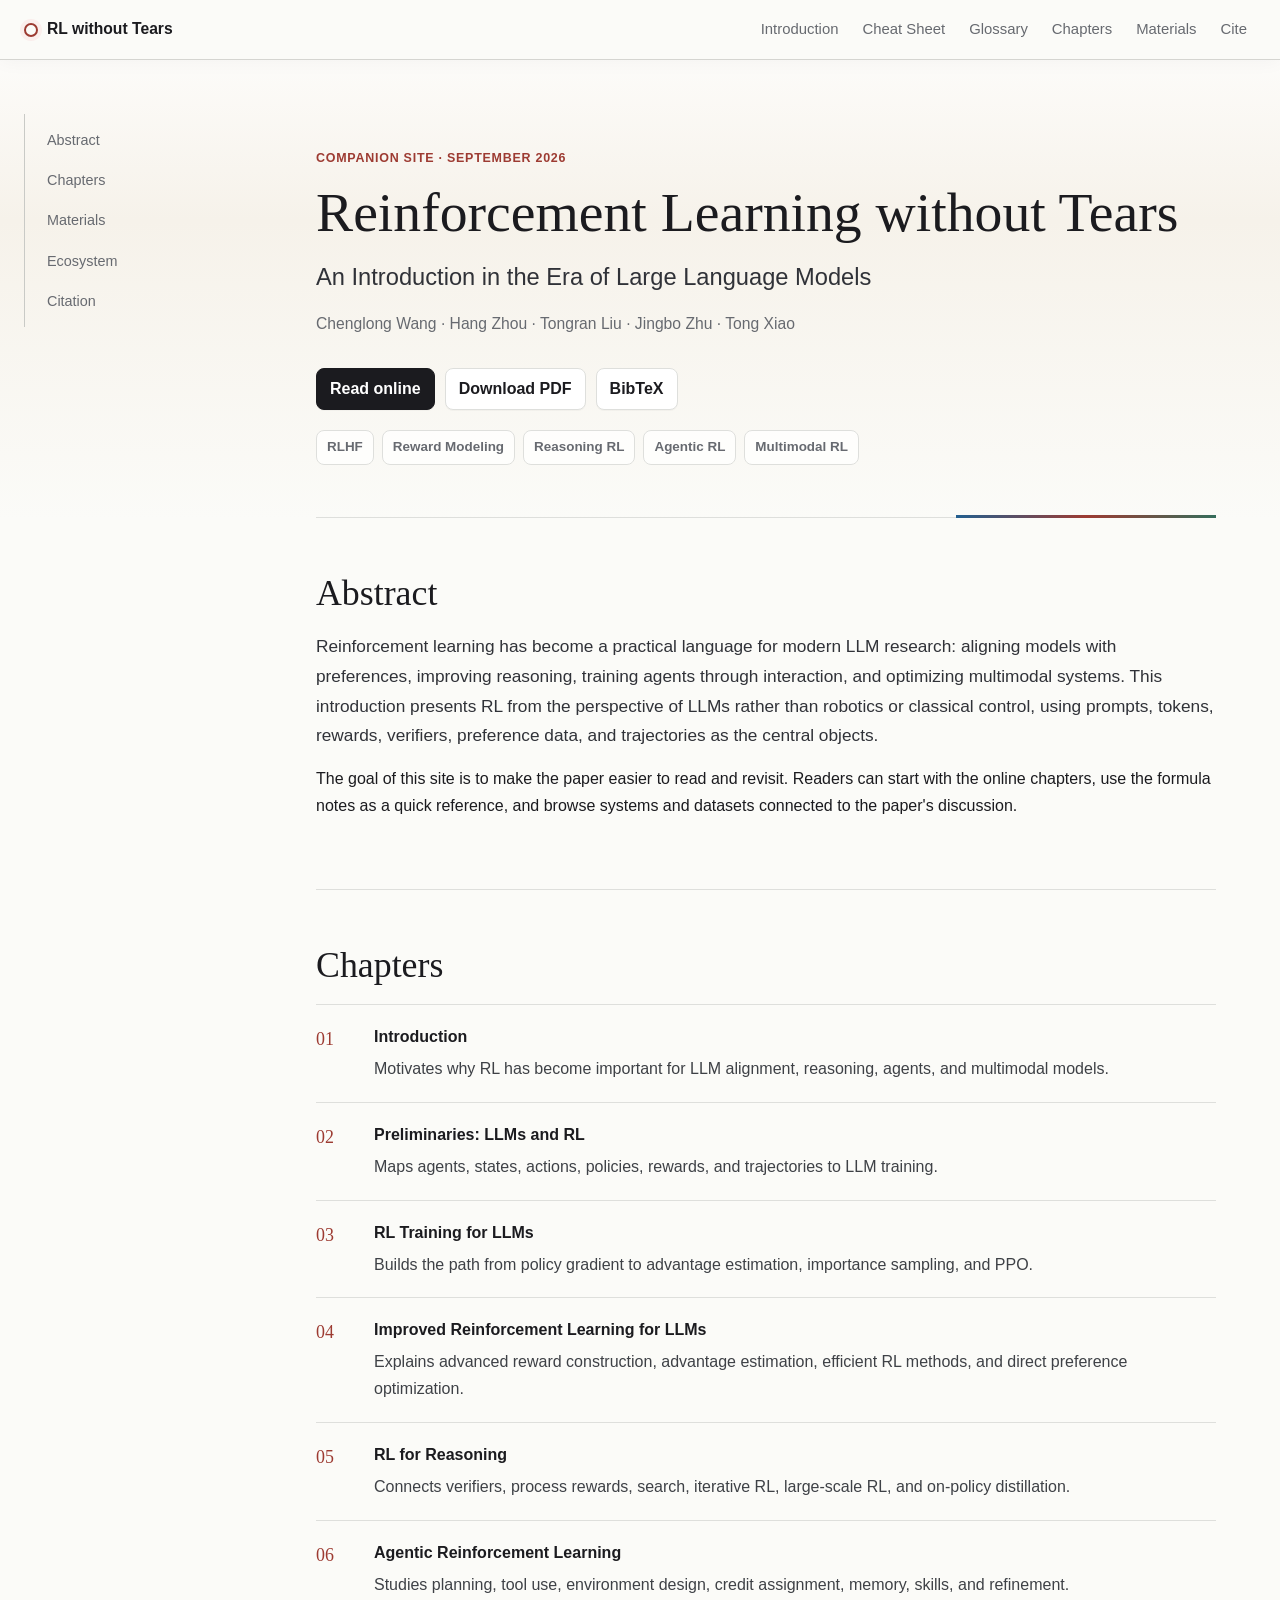
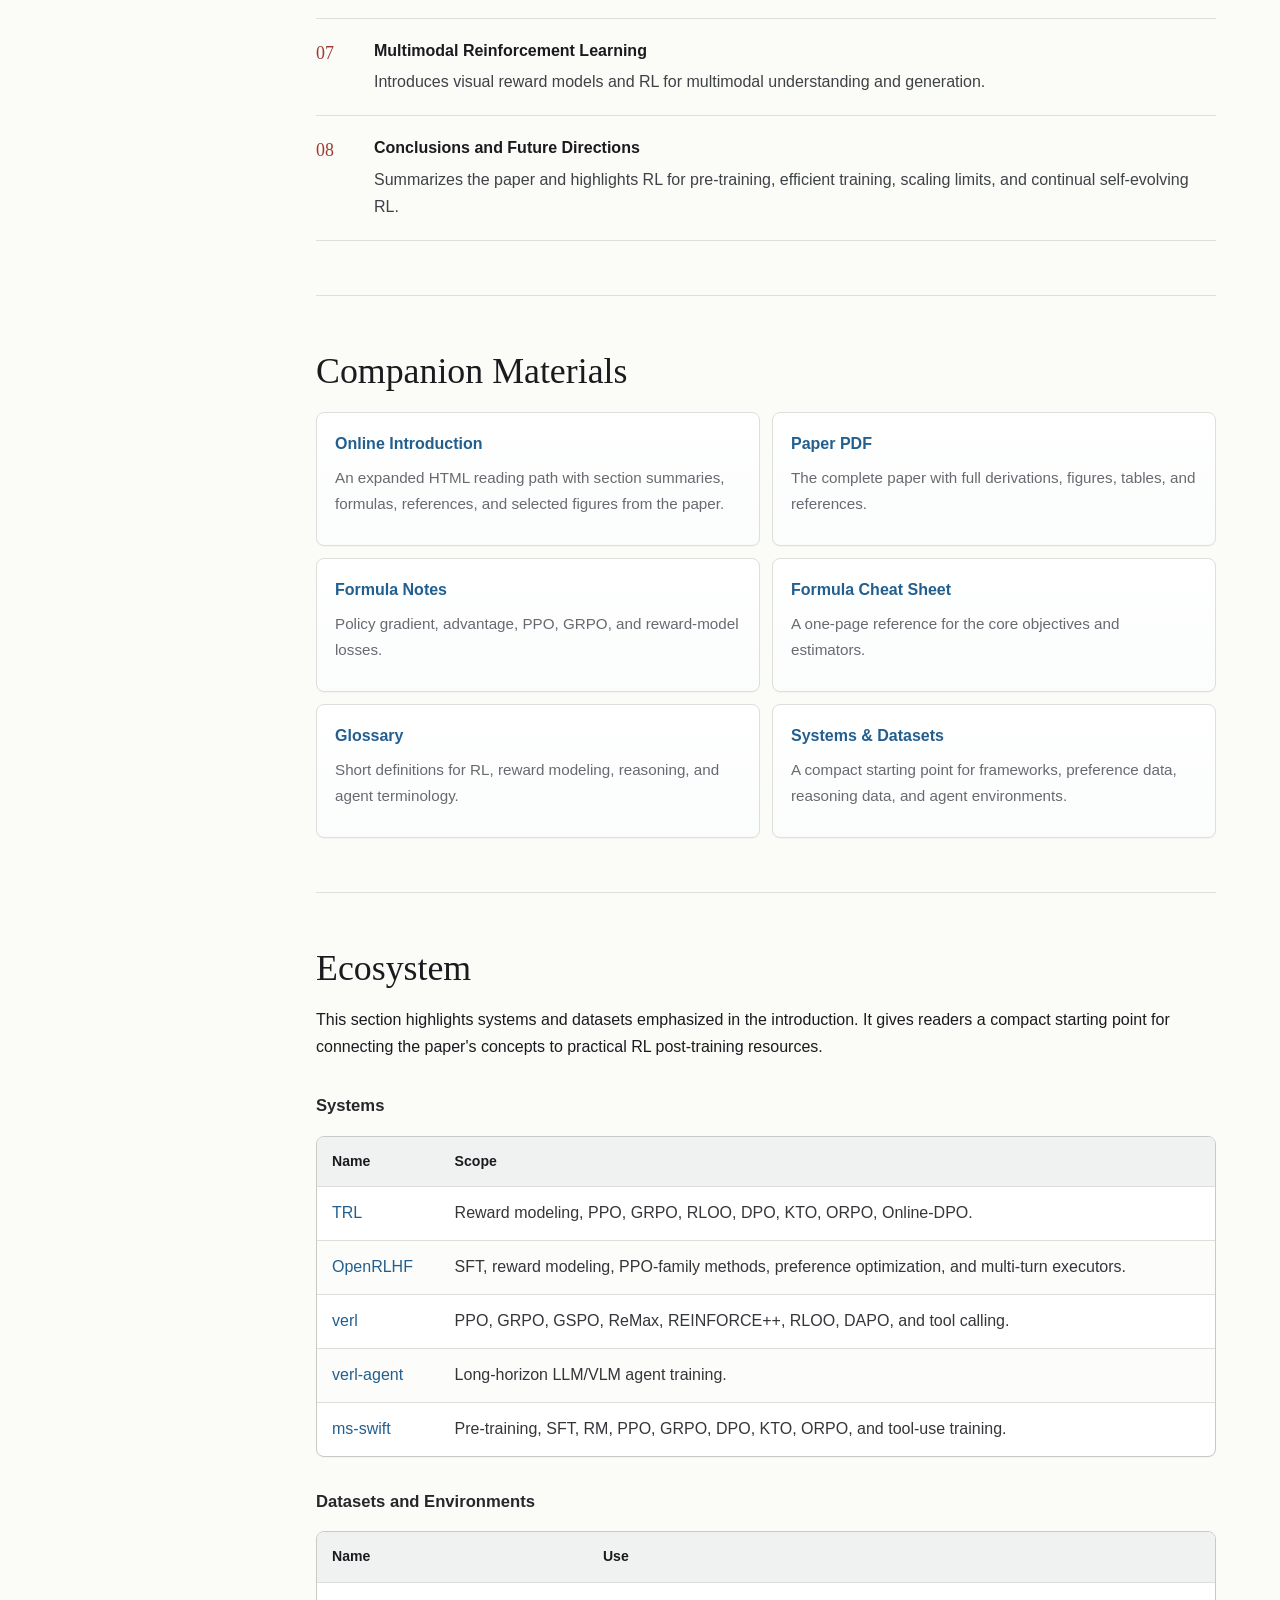
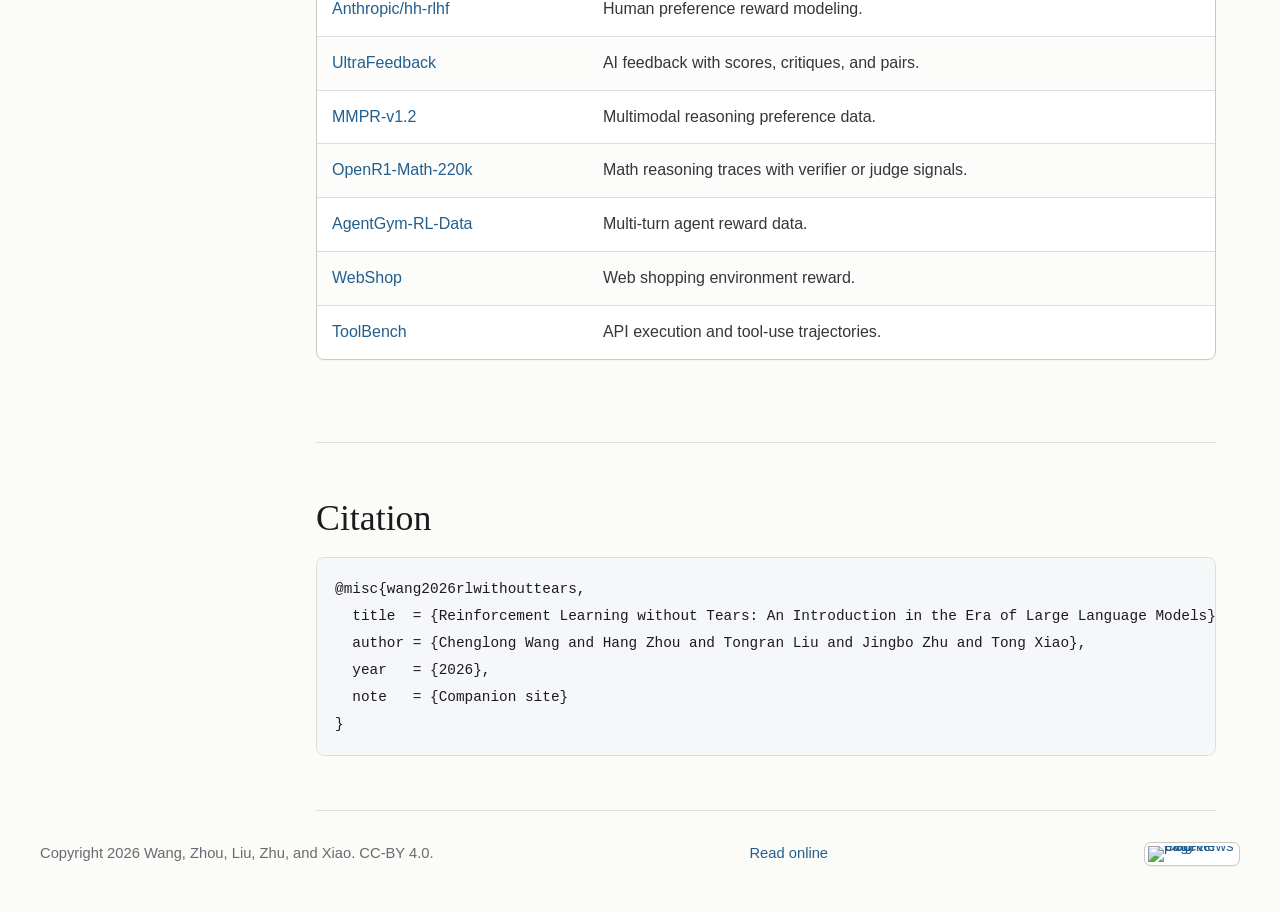
==== index.html @ 79946c73 "Add website favicon" ====
<!doctype html>
<html lang="en">
  <head>
    <meta charset="utf-8">
    <meta name="viewport" content="width=device-width, initial-scale=1">
    <meta
      name="description"
      content="Reinforcement Learning without Tears: an introduction to reinforcement learning in the era of large language models."
    >
    <title>RL without Tears</title>
    <link rel="icon" type="image/png" sizes="32x32" href="assets/favicon/favicon-32.png">
    <link rel="apple-touch-icon" sizes="180x180" href="assets/favicon/apple-touch-icon.png">
    <link rel="stylesheet" href="styles.css">
  </head>
  <body>
    <header class="topbar">
      <a class="brand" href="index.html">RL without Tears</a>
      <nav class="topnav" aria-label="Primary navigation">
        <a href="reader.html">Introduction</a>
        <a href="cheatsheet.html">Cheat Sheet</a>
        <a href="glossary.html">Glossary</a>
        <a href="#chapters">Chapters</a>
        <a href="#materials">Materials</a>
        <a href="#cite">Cite</a>
      </nav>
    </header>

    <main class="layout">
      <aside class="sidebar" aria-label="Page navigation">
        <nav>
          <a href="#abstract">Abstract</a>
          <a href="#chapters">Chapters</a>
          <a href="#materials">Materials</a>
          <a href="#ecosystem">Ecosystem</a>
          <a href="#cite">Citation</a>
        </nav>
      </aside>

      <article class="content">
        <section class="book-hero">
          <p class="kicker">Companion site &middot; September 2026</p>
          <h1>Reinforcement Learning without Tears</h1>
          <p class="subtitle">An Introduction in the Era of Large Language Models</p>
          <p class="authors">Chenglong Wang &middot; Hang Zhou &middot; Tongran Liu &middot; Jingbo Zhu &middot; Tong Xiao</p>
          <div class="action-row" aria-label="Main links">
            <a href="reader.html">Read online</a>
            <a href="assets/rl-without-tears.pdf">Download PDF</a>
            <a href="#cite">BibTeX</a>
          </div>
          <div class="topic-pills" aria-label="Covered topics">
            <span>RLHF</span>
            <span>Reward Modeling</span>
            <span>Reasoning RL</span>
            <span>Agentic RL</span>
            <span>Multimodal RL</span>
          </div>
        </section>

        <section class="block" id="abstract">
          <h2>Abstract</h2>
          <p class="lead">
            Reinforcement learning has become a practical language for modern LLM research: aligning models with
            preferences, improving reasoning, training agents through interaction, and optimizing multimodal
            systems. This introduction presents RL from the perspective of LLMs rather than robotics or classical
            control, using prompts, tokens, rewards, verifiers, preference data, and trajectories as the central
            objects.
          </p>
          <p>
            The goal of this site is to make the paper easier to read and revisit. Readers can start with the
            online chapters, use the formula notes as a quick reference, and browse systems and datasets connected
            to the paper's discussion.
          </p>
        </section>

        <section class="block" id="chapters">
          <h2>Chapters</h2>
          <ol class="chapter-list">
            <li>
              <a href="reader.html#introduction">Introduction</a>
              <p>Motivates why RL has become important for LLM alignment, reasoning, agents, and multimodal models.</p>
            </li>
            <li>
              <a href="reader.html#preliminaries">Preliminaries: LLMs and RL</a>
              <p>Maps agents, states, actions, policies, rewards, and trajectories to LLM training.</p>
            </li>
            <li>
              <a href="reader.html#rl-training">RL Training for LLMs</a>
              <p>Builds the path from policy gradient to advantage estimation, importance sampling, and PPO.</p>
            </li>
            <li>
              <a href="reader.html#improved-rl">Improved Reinforcement Learning for LLMs</a>
              <p>Explains advanced reward construction, advantage estimation, efficient RL methods, and direct preference optimization.</p>
            </li>
            <li>
              <a href="reader.html#reasoning">RL for Reasoning</a>
              <p>Connects verifiers, process rewards, search, iterative RL, large-scale RL, and on-policy distillation.</p>
            </li>
            <li>
              <a href="reader.html#agents">Agentic Reinforcement Learning</a>
              <p>Studies planning, tool use, environment design, credit assignment, memory, skills, and refinement.</p>
            </li>
            <li>
              <a href="reader.html#multimodal">Multimodal Reinforcement Learning</a>
              <p>Introduces visual reward models and RL for multimodal understanding and generation.</p>
            </li>
            <li>
              <a href="reader.html#conclusion">Conclusions and Future Directions</a>
              <p>Summarizes the paper and highlights RL for pre-training, efficient training, scaling limits, and continual self-evolving RL.</p>
            </li>
          </ol>
        </section>

        <section class="block" id="materials">
          <h2>Companion Materials</h2>
          <div class="material-grid">
            <a class="material" href="reader.html">
              <span>Online Introduction</span>
              <p>An expanded HTML reading path with section summaries, formulas, references, and selected figures from the paper.</p>
            </a>
            <a class="material" href="assets/rl-without-tears.pdf">
              <span>Paper PDF</span>
              <p>The complete paper with full derivations, figures, tables, and references.</p>
            </a>
            <a class="material" href="reader.html#rl-training">
              <span>Formula Notes</span>
              <p>Policy gradient, advantage, PPO, GRPO, and reward-model losses.</p>
            </a>
            <a class="material" href="cheatsheet.html">
              <span>Formula Cheat Sheet</span>
              <p>A one-page reference for the core objectives and estimators.</p>
            </a>
            <a class="material" href="glossary.html">
              <span>Glossary</span>
              <p>Short definitions for RL, reward modeling, reasoning, and agent terminology.</p>
            </a>
            <a class="material" href="#ecosystem">
              <span>Systems & Datasets</span>
              <p>A compact starting point for frameworks, preference data, reasoning data, and agent environments.</p>
            </a>
          </div>
        </section>

        <section class="block" id="ecosystem">
          <h2>Ecosystem</h2>
          <p>
            This section highlights systems and datasets emphasized in the introduction. It gives readers a compact
            starting point for connecting the paper's concepts to practical RL post-training resources.
          </p>

          <h3>Systems</h3>
          <table>
            <thead>
              <tr>
                <th>Name</th>
                <th>Scope</th>
              </tr>
            </thead>
            <tbody>
              <tr><td><a href="https://github.com/huggingface/trl">TRL</a></td><td>Reward modeling, PPO, GRPO, RLOO, DPO, KTO, ORPO, Online-DPO.</td></tr>
              <tr><td><a href="https://github.com/OpenRLHF/OpenRLHF">OpenRLHF</a></td><td>SFT, reward modeling, PPO-family methods, preference optimization, and multi-turn executors.</td></tr>
              <tr><td><a href="https://github.com/verl-project/verl">verl</a></td><td>PPO, GRPO, GSPO, ReMax, REINFORCE++, RLOO, DAPO, and tool calling.</td></tr>
              <tr><td><a href="https://github.com/langfengQ/verl-agent">verl-agent</a></td><td>Long-horizon LLM/VLM agent training.</td></tr>
              <tr><td><a href="https://github.com/modelscope/ms-swift">ms-swift</a></td><td>Pre-training, SFT, RM, PPO, GRPO, DPO, KTO, ORPO, and tool-use training.</td></tr>
            </tbody>
          </table>

          <h3>Datasets and Environments</h3>
          <table>
            <thead>
              <tr>
                <th>Name</th>
                <th>Use</th>
              </tr>
            </thead>
            <tbody>
              <tr><td><a href="https://huggingface.co/datasets/Anthropic/hh-rlhf">Anthropic/hh-rlhf</a></td><td>Human preference reward modeling.</td></tr>
              <tr><td><a href="https://huggingface.co/datasets/openbmb/UltraFeedback">UltraFeedback</a></td><td>AI feedback with scores, critiques, and pairs.</td></tr>
              <tr><td><a href="https://huggingface.co/datasets/OpenGVLab/MMPR-v1.2">MMPR-v1.2</a></td><td>Multimodal reasoning preference data.</td></tr>
              <tr><td><a href="https://huggingface.co/datasets/open-r1/OpenR1-Math-220k">OpenR1-Math-220k</a></td><td>Math reasoning traces with verifier or judge signals.</td></tr>
              <tr><td><a href="https://huggingface.co/datasets/AgentGym/AgentGym-RL-Data-ID">AgentGym-RL-Data</a></td><td>Multi-turn agent reward data.</td></tr>
              <tr><td><a href="https://github.com/princeton-nlp/WebShop">WebShop</a></td><td>Web shopping environment reward.</td></tr>
              <tr><td><a href="https://github.com/OpenBMB/ToolBench">ToolBench</a></td><td>API execution and tool-use trajectories.</td></tr>
            </tbody>
          </table>
        </section>

        <section class="block" id="cite">
          <h2>Citation</h2>
          <pre><code>@misc{wang2026rlwithouttears,
  title  = {Reinforcement Learning without Tears: An Introduction in the Era of Large Language Models},
  author = {Chenglong Wang and Hang Zhou and Tongran Liu and Jingbo Zhu and Tong Xiao},
  year   = {2026},
  note   = {Companion site}
}</code></pre>
        </section>
      </article>
    </main>

    <footer class="footer">
      <span>Copyright 2026 Wang, Zhou, Liu, Zhu, and Xiao. CC-BY 4.0.</span>
      <a href="reader.html">Read online</a>
      <a class="flag-counter" href="https://info.flagcounter.com/RLWT" target="_blank" rel="noopener" aria-label="View site traffic on Flag Counter">
        <img src="https://s01.flagcounter.com/mini/RLWT/bg_FFFFFF/txt_43536B/border_CCCCCC/flags_0/" alt="Flag Counter pageviews">
      </a>
    </footer>
  </body>
</html>
---- styles.css ----
:root {
  --bg: #fbfbf8;
  --bg-warm: #f6f2ea;
  --panel: #ffffff;
  --text: #1b1b1f;
  --muted: #676a70;
  --faint: #8c9097;
  --line: #dedfdc;
  --line-strong: #c9cac6;
  --soft: #f3f5f4;
  --link: #225f8f;
  --link-soft: #edf5fb;
  --accent: #9d3b32;
  --accent-soft: #fbefed;
  --green: #356d5b;
  --green-soft: #edf6f2;
  --gold: #8a6422;
  --gold-soft: #faf4e5;
  --shadow: 0 18px 50px rgba(31, 34, 37, 0.07);
  --shadow-sm: 0 8px 26px rgba(31, 34, 37, 0.06);
}

* {
  box-sizing: border-box;
}

html {
  scroll-behavior: smooth;
}

body {
  margin: 0;
  color: var(--text);
  background:
    linear-gradient(180deg, #ffffff 0, var(--bg-warm) 220px, var(--bg) 520px),
    var(--bg);
  font-family: -apple-system, BlinkMacSystemFont, "Segoe UI", Helvetica, Arial, sans-serif;
  font-size: 16px;
  line-height: 1.68;
}

a {
  color: var(--link);
  text-decoration: none;
  text-underline-offset: 3px;
}

a:hover {
  text-decoration: underline;
}

.citation {
  display: inline-block;
  margin-left: 2px;
  color: var(--link);
  font-size: 0.82em;
  font-weight: 760;
  line-height: 1;
  vertical-align: 0.18em;
}

.citation + .citation {
  margin-left: 1px;
}

.citation:hover {
  color: var(--accent);
  text-decoration: none;
}

.topbar {
  position: sticky;
  top: 0;
  z-index: 20;
  display: flex;
  align-items: center;
  justify-content: space-between;
  gap: 24px;
  min-height: 60px;
  padding: 10px max(24px, calc((100vw - 1240px) / 2));
  background: rgba(251, 251, 248, 0.9);
  border-bottom: 1px solid rgba(201, 202, 198, 0.76);
  box-shadow: 0 1px 18px rgba(31, 34, 37, 0.045);
  backdrop-filter: blur(14px);
}

.brand {
  display: inline-flex;
  align-items: center;
  gap: 9px;
  color: var(--text);
  font-size: 0.98rem;
  font-weight: 780;
  letter-spacing: 0;
}

.brand::before {
  width: 10px;
  height: 10px;
  border: 2px solid var(--accent);
  box-shadow: 0 0 0 4px var(--accent-soft);
  border-radius: 50%;
  content: "";
}

.topnav {
  display: flex;
  gap: 6px;
  overflow-x: auto;
  color: var(--muted);
  font-size: 0.93rem;
  white-space: nowrap;
}

.topnav a {
  padding: 6px 9px;
  color: var(--muted);
  border-radius: 7px;
}

.topnav a:hover {
  color: var(--text);
  background: rgba(34, 95, 143, 0.08);
  text-decoration: none;
}

.layout {
  display: grid;
  grid-template-columns: 228px minmax(0, 900px);
  gap: 64px;
  width: min(1240px, calc(100% - 48px));
  margin: 0 auto;
}

.sidebar {
  position: sticky;
  top: 80px;
  align-self: start;
  max-height: calc(100vh - 98px);
  padding: 34px 0;
  overflow-y: auto;
  color: var(--muted);
  font-size: 0.9rem;
}

.sidebar nav {
  display: grid;
  gap: 4px;
  padding: 8px 0 8px 14px;
  border-left: 1px solid var(--line-strong);
}

.sidebar a,
.sidebar summary {
  display: block;
  padding: 6px 8px;
  color: var(--muted);
  border-radius: 7px;
}

.chapter-nav details {
  margin: 0;
}

.chapter-nav summary {
  display: flex;
  align-items: center;
  gap: 5px;
  cursor: pointer;
  list-style: none;
}

.chapter-nav summary::-webkit-details-marker {
  display: none;
}

.chapter-nav summary::before {
  width: 0;
  height: 0;
  border-top: 4px solid transparent;
  border-bottom: 4px solid transparent;
  border-left: 5px solid #9ca0a5;
  content: "";
  transition: transform 160ms ease;
}

.chapter-nav details[open] summary::before {
  transform: rotate(90deg);
}

.chapter-nav summary a {
  flex: 1;
  min-width: 0;
  padding: 0;
  color: #42464c;
  font-weight: 720;
}

.chapter-nav summary:hover {
  color: var(--text);
  background: rgba(34, 95, 143, 0.07);
}

.chapter-nav summary:hover a {
  color: var(--text);
  text-decoration: none;
}

.sidebar a.nav-section {
  margin-top: 8px;
  color: #42464c;
  font-weight: 720;
}

.sidebar a.nav-section:first-child {
  margin-top: 0;
}

.sidebar a.nav-sub {
  position: relative;
  margin: 1px 0 1px 15px;
  padding: 4px 8px 4px 11px;
  color: #73777d;
  font-size: 0.82rem;
  line-height: 1.35;
}

.sidebar a:hover {
  color: var(--text);
  background: rgba(34, 95, 143, 0.07);
  text-decoration: none;
}

.content {
  min-width: 0;
}

.book-hero,
.reader-title {
  position: relative;
  padding: 88px 0 52px;
  border-bottom: 1px solid var(--line);
}

.book-hero::after,
.reader-title::after {
  position: absolute;
  right: 0;
  bottom: -1px;
  width: min(260px, 48%);
  height: 3px;
  background: linear-gradient(90deg, var(--link), var(--accent), var(--green));
  content: "";
}

.kicker {
  margin: 0 0 13px;
  color: var(--accent);
  font-size: 0.78rem;
  font-weight: 780;
  letter-spacing: 0.06em;
  text-transform: uppercase;
}

h1,
h2,
h3,
p,
li,
td,
th {
  overflow-wrap: anywhere;
}

h1 {
  max-width: 920px;
  margin: 0;
  font-family: Georgia, "Times New Roman", serif;
  font-size: clamp(2.35rem, 4.35vw, 4.35rem);
  font-weight: 520;
  line-height: 1.08;
  letter-spacing: 0;
}

.subtitle {
  max-width: 760px;
  margin: 18px 0 0;
  color: #303238;
  font-size: clamp(1.12rem, 2vw, 1.48rem);
  line-height: 1.48;
}

.authors {
  margin: 16px 0 0;
  color: var(--muted);
  font-size: 0.98rem;
}

.action-row {
  display: flex;
  flex-wrap: wrap;
  gap: 10px;
  margin-top: 30px;
}

.action-row a {
  display: inline-flex;
  align-items: center;
  min-height: 40px;
  padding: 7px 13px;
  color: var(--text);
  background: var(--panel);
  border: 1px solid var(--line);
  border-radius: 8px;
  font-weight: 700;
  box-shadow: 0 1px 0 rgba(31, 34, 37, 0.03);
}

.action-row a:first-child {
  color: #ffffff;
  background: var(--text);
  border-color: var(--text);
}

.action-row a:hover {
  border-color: #b8bab8;
  box-shadow: var(--shadow-sm);
  transform: translateY(-1px);
  text-decoration: none;
}

.topic-pills {
  display: flex;
  flex-wrap: wrap;
  gap: 8px;
  margin-top: 20px;
}

.topic-pills span {
  padding: 5px 10px;
  color: var(--muted);
  background: rgba(255, 255, 255, 0.72);
  border: 1px solid var(--line);
  border-radius: 8px;
  font-size: 0.84rem;
  font-weight: 650;
}

.block,
.chapter {
  padding: 54px 0;
  border-bottom: 1px solid var(--line);
}

.block {
  scroll-margin-top: 82px;
}

h2 {
  margin: 0 0 18px;
  font-family: Georgia, "Times New Roman", serif;
  font-size: clamp(1.65rem, 2.8vw, 2.35rem);
  font-weight: 520;
  line-height: 1.18;
  letter-spacing: 0;
}

h3 {
  margin: 34px 0 11px;
  color: #25272b;
  font-size: 1.04rem;
  line-height: 1.35;
}

p {
  margin: 0 0 15px;
}

.lead {
  color: #303238;
  font-size: 1.08rem;
  line-height: 1.72;
}

.chapter-list {
  margin: 8px 0 0;
  padding: 0;
  list-style: none;
  counter-reset: chapters;
  border-top: 1px solid var(--line);
}

.chapter-list li {
  position: relative;
  padding: 19px 0 19px 58px;
  border-bottom: 1px solid var(--line);
  counter-increment: chapters;
  transition: background 160ms ease;
}

.chapter-list li:hover {
  background: rgba(255, 255, 255, 0.48);
}

.chapter-list li::before {
  position: absolute;
  left: 0;
  top: 19px;
  width: 38px;
  color: var(--accent);
  content: counter(chapters, decimal-leading-zero);
  font-family: Georgia, "Times New Roman", serif;
  font-size: 1.12rem;
  font-variant-numeric: tabular-nums;
}

.chapter-list a {
  color: var(--text);
  font-weight: 760;
}

.chapter-list a:hover {
  color: var(--link);
}

.chapter-list p {
  margin: 5px 0 0;
  color: #3e4146;
}

.material-grid {
  display: grid;
  grid-template-columns: repeat(2, minmax(0, 1fr));
  gap: 12px;
  margin-top: 20px;
}

.material {
  display: block;
  min-height: 134px;
  padding: 18px;
  color: var(--text);
  background: linear-gradient(180deg, #ffffff, #fbfcfc);
  border: 1px solid var(--line);
  border-radius: 8px;
  box-shadow: 0 1px 0 rgba(31, 34, 37, 0.035);
  transition: border-color 160ms ease, box-shadow 160ms ease, transform 160ms ease;
}

.material:hover {
  border-color: #c3c5c2;
  box-shadow: var(--shadow-sm);
  transform: translateY(-2px);
  text-decoration: none;
}

.material span {
  color: var(--link);
  font-weight: 780;
}

.material p {
  margin: 7px 0 0;
  color: var(--muted);
  font-size: 0.95rem;
}

table {
  width: 100%;
  margin: 18px 0 28px;
  border-collapse: separate;
  border-spacing: 0;
  overflow: hidden;
  background: var(--panel);
  border: 1px solid var(--line-strong);
  border-radius: 8px;
  box-shadow: 0 1px 0 rgba(31, 34, 37, 0.03);
}

th,
td {
  padding: 13px 15px;
  text-align: left;
  vertical-align: top;
  border-bottom: 1px solid var(--line);
}

tr:last-child td {
  border-bottom: 0;
}

th {
  color: var(--text);
  background: #f0f2f1;
  font-size: 0.88rem;
  letter-spacing: 0;
}

td {
  color: #34363a;
}

tbody tr:nth-child(even) td {
  background: #fcfcfb;
}

tbody tr:hover td {
  background: #f7faf9;
}

pre {
  overflow-x: auto;
  margin: 0;
  padding: 18px;
  background: #f6f7f8;
  border: 1px solid var(--line);
  border-radius: 8px;
}

code {
  font-family: "SFMono-Regular", Consolas, "Liberation Mono", monospace;
  font-size: 0.9rem;
}

.reader-content {
  max-width: 840px;
}

.reader-title > p:not(.kicker) {
  max-width: 740px;
  color: #34363a;
  font-size: 1.04rem;
}

.reader-title h1 {
  max-width: 760px;
  font-size: clamp(2.15rem, 3.7vw, 3.65rem);
  line-height: 1.1;
}

.lesson-map {
  display: grid;
  grid-template-columns: repeat(2, minmax(0, 1fr));
  gap: 10px;
  margin-top: 26px;
}

.lesson-map a {
  display: block;
  padding: 11px 13px;
  color: #2d3136;
  background: rgba(255, 255, 255, 0.78);
  border: 1px solid var(--line-strong);
  border-radius: 8px;
  font-size: 0.92rem;
  font-weight: 700;
  transition: border-color 160ms ease, color 160ms ease, transform 160ms ease;
}

.lesson-map a:hover {
  color: var(--link);
  border-color: #c3c7c9;
  transform: translateY(-1px);
  text-decoration: none;
}

.chapter {
  scroll-margin-top: 82px;
}

.chapter h3 {
  scroll-margin-top: 82px;
}

.lesson-card,
.callout,
.recap-card {
  margin: 22px 0 26px;
  padding: 18px 20px;
  background: #ffffff;
  border: 1px solid var(--line-strong);
  border-radius: 8px;
  box-shadow: var(--shadow-sm);
}

.lesson-card {
  background: linear-gradient(180deg, #ffffff, var(--green-soft));
  border-left: 4px solid var(--green);
}

.lesson-card h3,
.recap-card h3 {
  margin-top: 0;
}

.lesson-card ul {
  margin: 0;
  padding-left: 20px;
}

.lesson-card li + li {
  margin-top: 6px;
}

.callout {
  color: #31343a;
  background: var(--link-soft);
  border-color: #cfe2ee;
  border-left: 4px solid var(--link);
}

.callout.warning {
  background: var(--accent-soft);
  border-color: #ecd0cb;
  border-left-color: var(--accent);
}

.callout strong {
  color: var(--text);
}

.quote-block {
  margin: 26px 0 34px;
  padding: 0;
}

.quote-block blockquote {
  margin: 0;
  padding: 3px 0 3px 24px;
  color: #22252a;
  background: transparent;
  border: 0;
  border-left: 3px solid var(--gold);
  border-radius: 0;
  box-shadow: none;
  font-family: Georgia, "Times New Roman", serif;
  font-size: 1.2rem;
  line-height: 1.55;
}

.quote-block figcaption {
  margin-top: 10px;
  padding-left: 24px;
  color: var(--muted);
  font-size: 0.92rem;
  text-align: right;
}

.recap-card {
  background: linear-gradient(180deg, #ffffff, var(--gold-soft));
  border-left: 4px solid var(--accent);
}

.recap-card p:last-child,
.callout p:last-child {
  margin-bottom: 0;
}

.step-flow {
  display: grid;
  grid-template-columns: repeat(4, minmax(0, 1fr));
  gap: 10px;
  margin: 22px 0 30px;
}

.step-flow div {
  min-height: 132px;
  padding: 14px;
  background: linear-gradient(180deg, #ffffff, #fbfcfc);
  border: 1px solid var(--line-strong);
  border-radius: 8px;
  box-shadow: 0 1px 0 rgba(31, 34, 37, 0.03);
}

.step-flow span {
  display: inline-grid;
  place-items: center;
  min-width: 26px;
  height: 26px;
  padding: 0 6px;
  margin-bottom: 10px;
  color: #ffffff;
  background: var(--text);
  border-radius: 50%;
  font-size: 0.82rem;
  font-weight: 800;
  font-variant-numeric: tabular-nums;
}

.step-flow strong {
  display: block;
  margin-bottom: 5px;
  color: var(--text);
}

.step-flow p {
  margin: 0;
  color: var(--muted);
  font-size: 0.9rem;
  line-height: 1.48;
}

.concept-table {
  margin: 22px 0 28px;
  font-size: 0.95rem;
}

.concept-table.compact th,
.concept-table.compact td {
  padding-top: 10px;
  padding-bottom: 10px;
}

.concept-table td:first-child {
  color: var(--text);
  font-weight: 740;
}

.rl-mapping-table .term-col {
  width: 17%;
}

.rl-mapping-table .notation-col {
  width: 20%;
}

.rl-mapping-table th:first-child,
.rl-mapping-table td:first-child {
  white-space: nowrap;
}

.rl-mapping-table td:nth-child(2) {
  color: #22252a;
  font-size: 0.95rem;
  white-space: nowrap;
}

.cheat-item,
.glossary-group {
  padding: 42px 0;
  border-bottom: 1px solid var(--line);
  scroll-margin-top: 82px;
}

.cheat-item h2,
.glossary-group h2 {
  margin-bottom: 14px;
}

.chapter-number {
  margin: 0 0 9px;
  color: var(--accent);
  font-size: 0.78rem;
  font-weight: 780;
  letter-spacing: 0.06em;
  text-transform: uppercase;
}

.equation {
  position: relative;
  overflow-x: auto;
  margin: 22px 0 23px;
  padding: 18px 22px 18px 26px;
  color: #17181c;
  background:
    linear-gradient(90deg, rgba(34, 95, 143, 0.08), rgba(34, 95, 143, 0) 120px),
    linear-gradient(180deg, #ffffff, #fafafa);
  border: 1px solid #d8d9d5;
  border-left: 3px solid var(--link);
  border-radius: 8px;
  box-shadow: 0 1px 0 rgba(31, 34, 37, 0.03);
  font-size: 1.03rem;
  line-height: 1.55;
  text-align: center;
  -webkit-overflow-scrolling: touch;
  scrollbar-width: thin;
}

.equation::before {
  position: absolute;
  top: 0;
  bottom: 0;
  left: 0;
  width: 3px;
  background: linear-gradient(180deg, var(--link), var(--accent));
  content: "";
}

.equation .katex-display {
  margin: 0;
}

.equation .katex {
  font-size: 1.08em;
  line-height: 1.4;
}

.equation .katex-html {
  min-width: max-content;
}

.equation sub,
.equation sup {
  line-height: 0;
}

.notation-note {
  margin: -8px 0 24px;
  color: var(--muted);
  font-size: 0.94rem;
  line-height: 1.62;
}

.paper-figure {
  margin: 26px 0 30px;
  overflow: hidden;
  border-radius: 8px;
}

.paper-figure img {
  display: block;
  width: 100%;
  height: auto;
  padding: 10px;
  background: #ffffff;
  border: 1px solid var(--line-strong);
  border-radius: 8px;
  box-shadow: var(--shadow-sm);
  transform-origin: center;
  transition: transform 220ms ease, box-shadow 220ms ease, border-color 220ms ease;
  will-change: transform;
}

.paper-figure:hover img {
  border-color: #b8c3c8;
  box-shadow: 0 18px 44px rgba(31, 34, 37, 0.13);
  transform: scale(1.018);
}

.paper-figure figcaption {
  max-width: 96%;
  margin-top: 10px;
  color: var(--muted);
  font-size: 0.92rem;
  line-height: 1.55;
}

.note-list {
  display: grid;
  gap: 0;
  margin: 22px 0 0;
  padding: 0;
  color: #34363a;
  background: var(--panel);
  border: 1px solid var(--line-strong);
  border-radius: 8px;
  overflow: hidden;
}

.note-list div {
  padding: 12px 14px;
}

.note-list div:nth-child(odd) {
  background: #fafafa;
}

.note-list div + div {
  border-top: 1px solid var(--line);
}

.note-list strong {
  color: var(--text);
}

.glossary-list {
  display: grid;
  grid-template-columns: minmax(170px, 0.32fr) minmax(0, 1fr);
  margin: 18px 0 0;
  background: var(--panel);
  border: 1px solid var(--line-strong);
  border-radius: 8px;
  overflow: hidden;
  box-shadow: 0 1px 0 rgba(31, 34, 37, 0.03);
}

.glossary-list dt,
.glossary-list dd {
  margin: 0;
  padding: 15px 16px;
  border-bottom: 1px solid var(--line);
}

.glossary-list dt {
  color: var(--text);
  background: linear-gradient(180deg, #fbfbfa, #f6f7f6);
  border-right: 1px solid var(--line);
  font-weight: 760;
  line-height: 1.35;
}

.glossary-list dt a {
  color: inherit;
  text-decoration: underline;
  text-decoration-color: rgba(47, 92, 143, 0.28);
  text-underline-offset: 4px;
  text-decoration-thickness: 1px;
}

.glossary-list dt a:hover {
  color: var(--accent);
  text-decoration-color: currentColor;
}

.glossary-list dd {
  color: #34363a;
  line-height: 1.68;
  background: rgba(255, 255, 255, 0.72);
}

.glossary-list dt:has(+ dd:hover),
.glossary-list dd:hover {
  background: #f7faf9;
}

.glossary-list dt:last-of-type,
.glossary-list dd:last-of-type {
  border-bottom: 0;
}

.reader-footer {
  display: flex;
  gap: 18px;
  padding: 32px 0 74px;
  font-weight: 700;
}

.references {
  padding-bottom: 22px;
}

.reference-list {
  margin: 18px 0 0;
  padding-left: 0;
  list-style: none;
  counter-reset: refs;
  border-top: 1px solid var(--line);
}

.reference-list li {
  position: relative;
  padding: 14px 0 14px 46px;
  color: #34363a;
  border-bottom: 1px solid var(--line);
  counter-increment: refs;
  font-size: 0.94rem;
  line-height: 1.55;
}

.reference-list li::before {
  position: absolute;
  left: 0;
  top: 14px;
  width: 34px;
  color: var(--link);
  content: "[" counter(refs) "]";
  font-weight: 800;
  font-variant-numeric: tabular-nums;
}

.reference-list li:target {
  margin-left: -10px;
  padding-left: 56px;
  background: var(--gold-soft);
  border-radius: 8px;
  scroll-margin-top: 82px;
}

.footer {
  display: flex;
  align-items: center;
  flex-wrap: wrap;
  justify-content: space-between;
  gap: 18px;
  width: min(1200px, calc(100% - 48px));
  margin: 0 auto;
  padding: 30px 0 46px;
  color: var(--muted);
  font-size: 0.92rem;
}

.flag-counter {
  display: inline-flex;
  align-items: center;
  padding: 3px;
  background: #ffffff;
  border: 1px solid var(--line-strong);
  border-radius: 7px;
  line-height: 0;
  box-shadow: 0 1px 0 rgba(31, 34, 37, 0.04);
}

.flag-counter:hover {
  border-color: #b8c3c8;
  box-shadow: var(--shadow-sm);
  transform: translateY(-1px);
  text-decoration: none;
}

.flag-counter img {
  display: block;
  width: 88px;
  height: auto;
}

@media (max-width: 940px) {
  .layout {
    display: block;
    width: min(860px, calc(100% - 44px));
  }

  .sidebar {
    position: static;
    max-height: none;
    padding: 18px 0 0;
    border-bottom: 1px solid var(--line);
  }

  .sidebar nav {
    display: flex;
    gap: 15px;
    overflow-x: auto;
    padding: 0 0 14px;
    border-left: 0;
    white-space: nowrap;
  }

  .book-hero,
  .reader-title {
    padding-top: 48px;
  }
}

@media (max-width: 640px) {
  body {
    font-size: 15.5px;
  }

  .topbar {
    align-items: flex-start;
    flex-direction: column;
    gap: 7px;
    padding-left: 22px;
    padding-right: 22px;
  }

  .topnav {
    width: 100%;
  }

  .layout,
  .footer {
    width: min(100% - 36px, 860px);
  }

  .book-hero,
  .reader-title {
    padding: 42px 0 34px;
  }

  .block,
  .chapter,
  .cheat-item,
  .glossary-group {
    padding: 38px 0;
  }

  .material-grid {
    grid-template-columns: 1fr;
  }

  .material {
    min-height: auto;
  }

  .lesson-map,
  .step-flow {
    grid-template-columns: 1fr;
  }

  .step-flow div {
    min-height: auto;
  }

  table {
    display: block;
    overflow-x: auto;
    border-radius: 8px;
  }

  .paper-figure img {
    padding: 6px;
    border-radius: 8px;
  }

  .equation {
    margin-left: -4px;
    margin-right: -4px;
    padding: 15px 14px 15px 17px;
    font-size: 0.96rem;
    text-align: left;
  }

  .glossary-list {
    display: block;
  }

  .glossary-list dt {
    border-bottom: 0;
  }

  .glossary-list dd {
    padding-top: 0;
  }

  .footer {
    flex-direction: column;
  }
}

@media (prefers-reduced-motion: reduce) {
  *,
  *::before,
  *::after {
    scroll-behavior: auto !important;
    transition-duration: 0.01ms !important;
    animation-duration: 0.01ms !important;
    animation-iteration-count: 1 !important;
  }
}
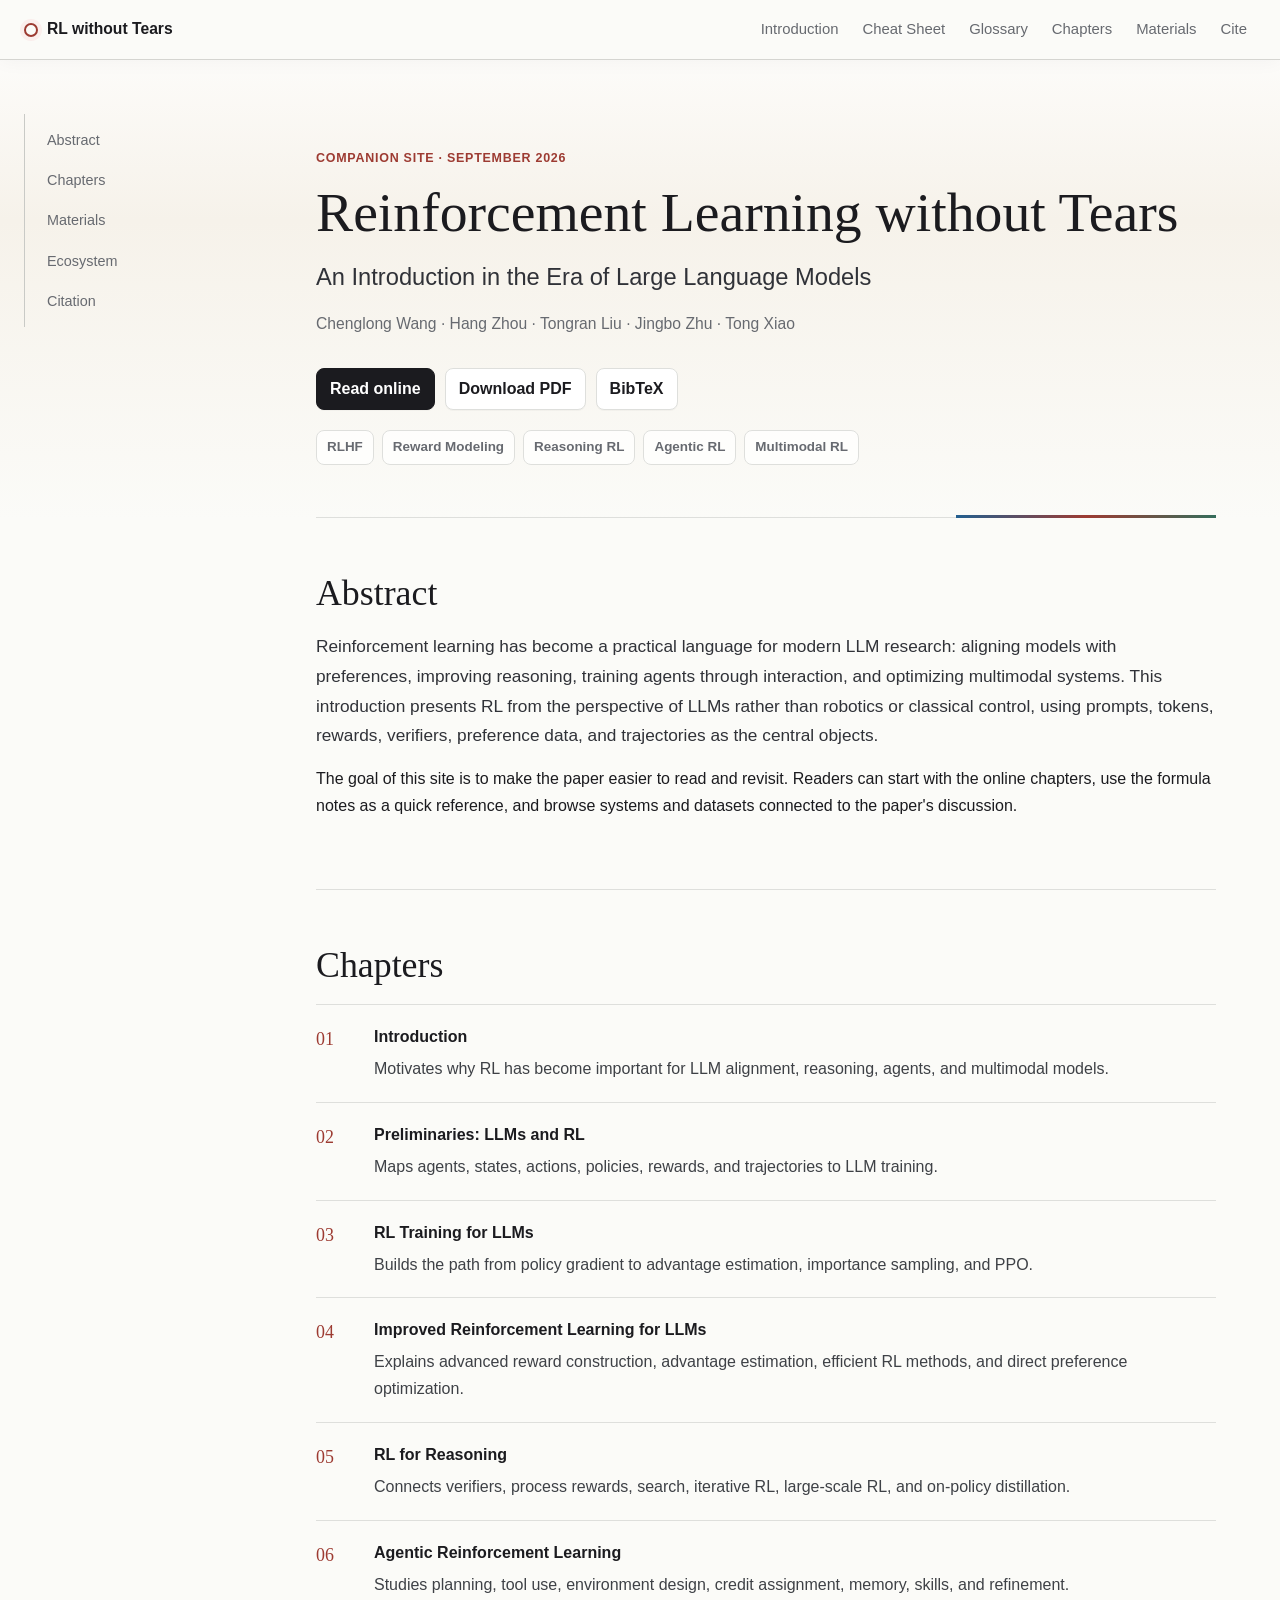
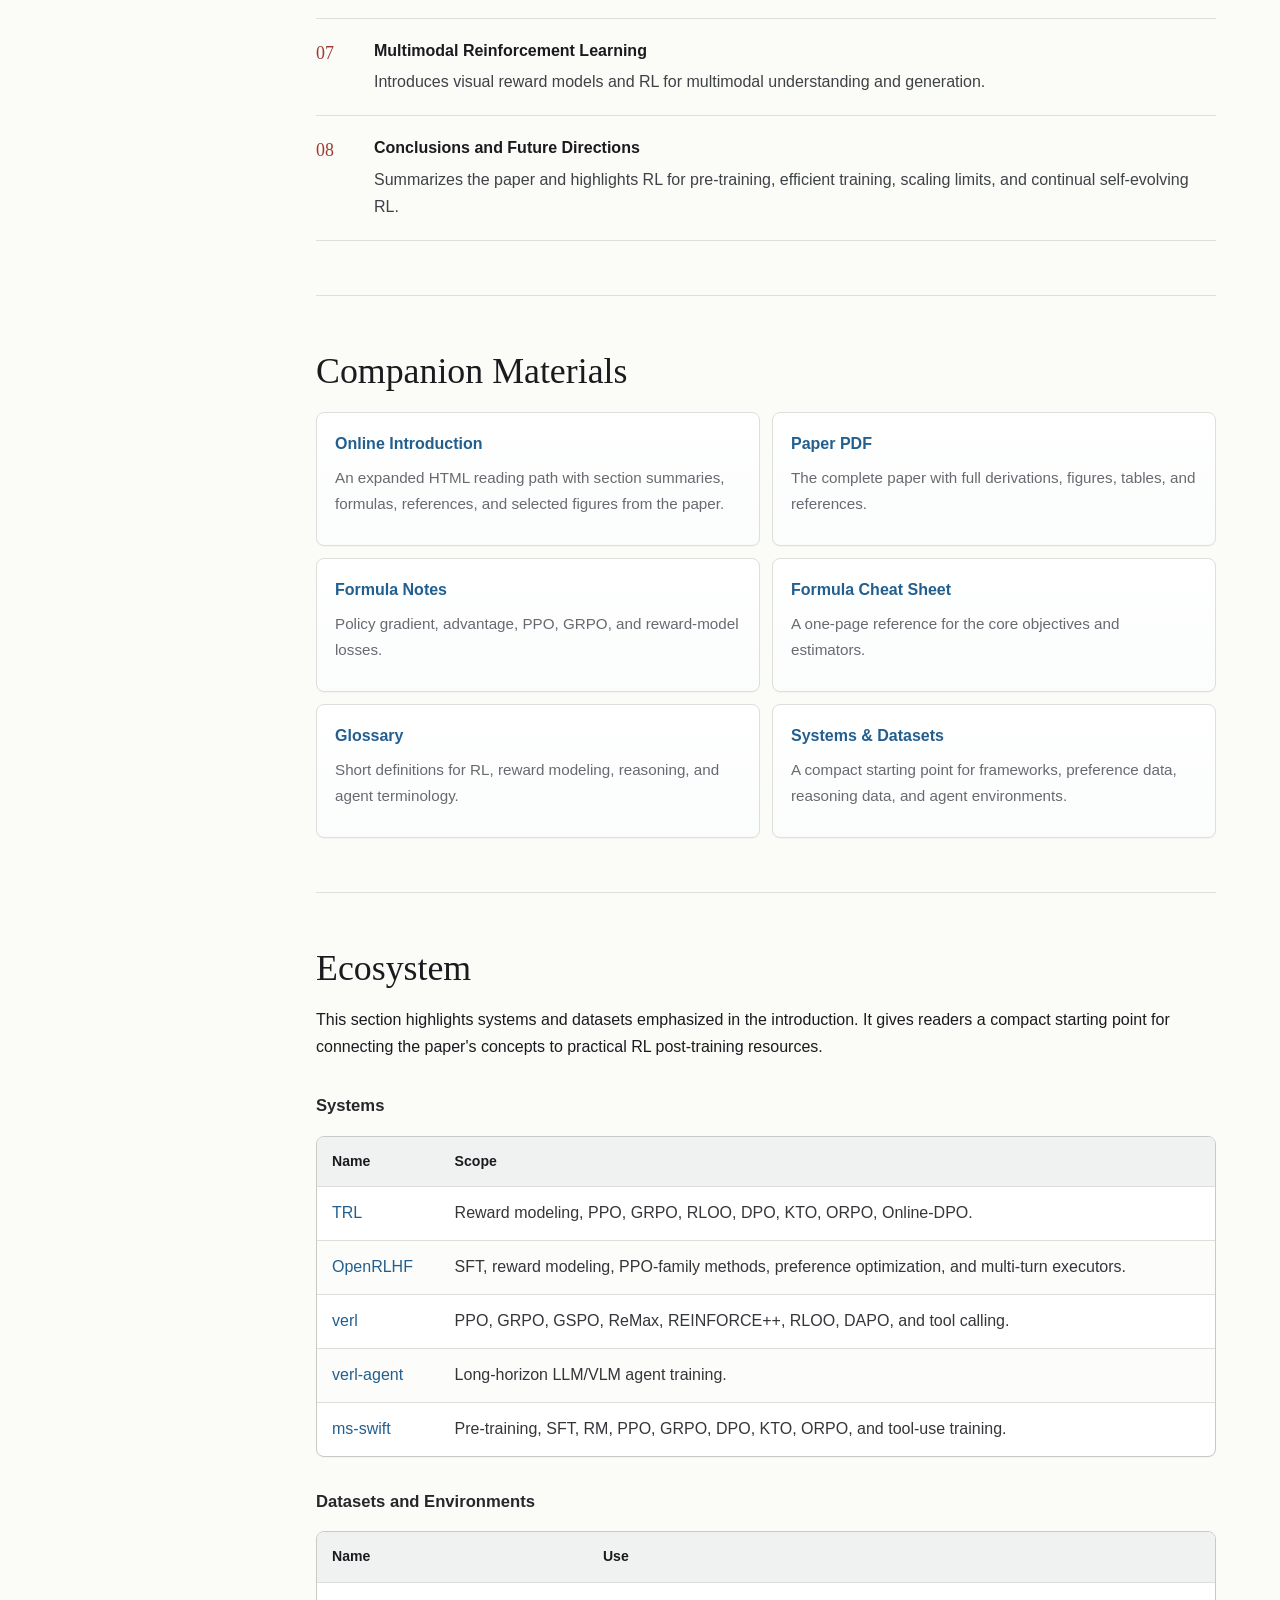
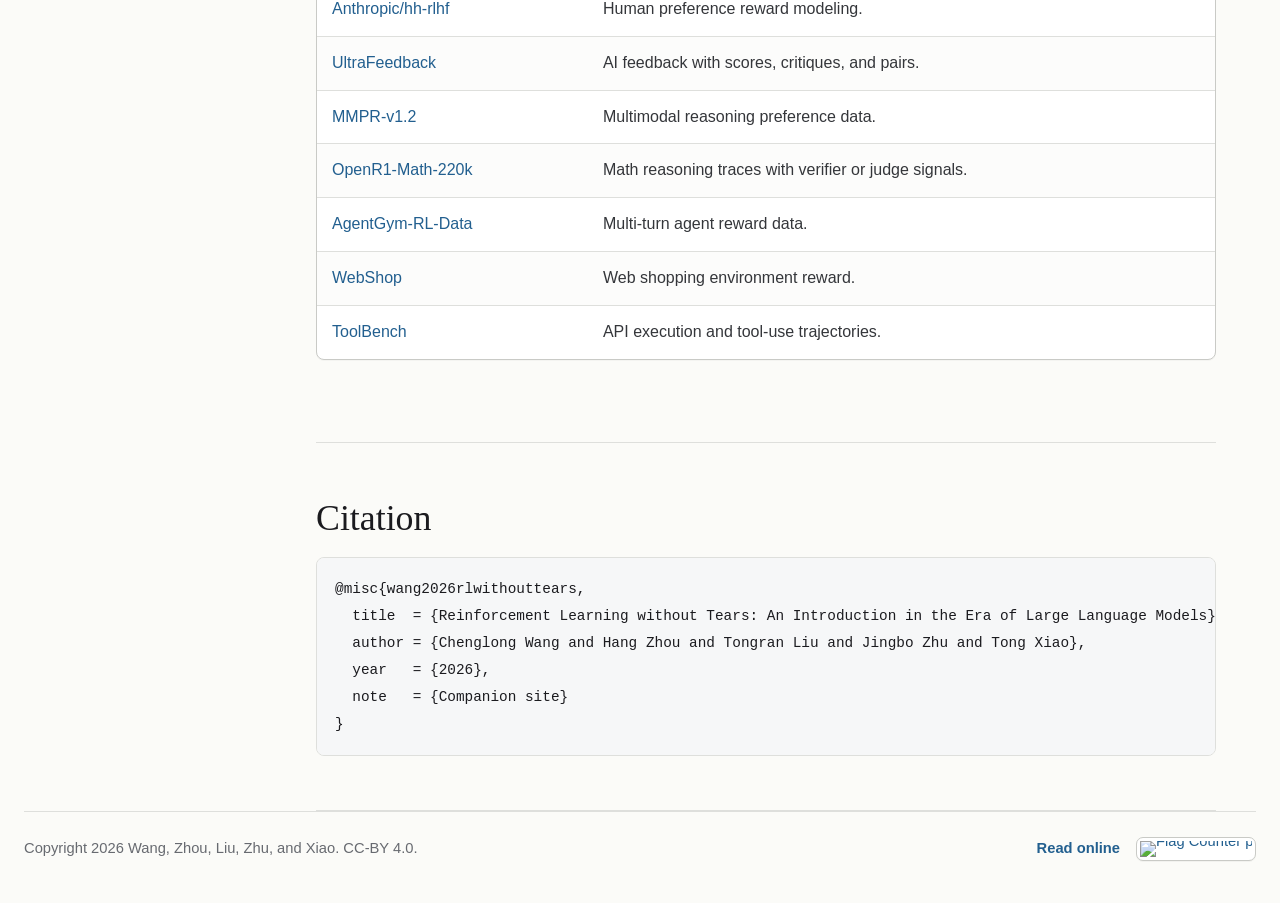
==== commit 6a0726f0: "Refine homepage footer layout" ====
--- a/index.html
+++ b/index.html
@@ -197,11 +197,13 @@
     </main>
 
     <footer class="footer">
-      <span>Copyright 2026 Wang, Zhou, Liu, Zhu, and Xiao. CC-BY 4.0.</span>
-      <a href="reader.html">Read online</a>
-      <a class="flag-counter" href="https://info.flagcounter.com/RLWT" target="_blank" rel="noopener" aria-label="View site traffic on Flag Counter">
-        <img src="https://s01.flagcounter.com/mini/RLWT/bg_FFFFFF/txt_43536B/border_CCCCCC/flags_0/" alt="Flag Counter pageviews">
-      </a>
+      <span class="footer-copy">Copyright 2026 Wang, Zhou, Liu, Zhu, and Xiao. CC-BY 4.0.</span>
+      <span class="footer-actions">
+        <a href="reader.html">Read online</a>
+        <a class="flag-counter" href="https://info.flagcounter.com/RLWT" target="_blank" rel="noopener" aria-label="View site traffic on Flag Counter">
+          <img src="https://s01.flagcounter.com/mini/RLWT/bg_FFFFFF/txt_43536B/border_CCCCCC/flags_0/" alt="Flag Counter pageviews">
+        </a>
+      </span>
     </footer>
   </body>
 </html>
--- a/styles.css
+++ b/styles.css
@@ -981,12 +981,30 @@
   align-items: center;
   flex-wrap: wrap;
   justify-content: space-between;
-  gap: 18px;
-  width: min(1200px, calc(100% - 48px));
+  gap: 16px 28px;
+  width: min(1240px, calc(100% - 48px));
   margin: 0 auto;
-  padding: 30px 0 46px;
+  padding: 24px 0 42px;
   color: var(--muted);
   font-size: 0.92rem;
+  border-top: 1px solid var(--line);
+}
+
+.footer-copy {
+  min-width: min(100%, 360px);
+}
+
+.footer-actions {
+  display: inline-flex;
+  align-items: center;
+  gap: 16px;
+  margin-left: auto;
+  white-space: nowrap;
+}
+
+.footer-actions > a:not(.flag-counter) {
+  color: var(--link);
+  font-weight: 700;
 }
 
 .flag-counter {
@@ -1009,7 +1027,7 @@
 
 .flag-counter img {
   display: block;
-  width: 88px;
+  width: 112px;
   height: auto;
 }
 
@@ -1125,6 +1143,11 @@
 
   .footer {
     flex-direction: column;
+    align-items: flex-start;
+  }
+
+  .footer-actions {
+    margin-left: 0;
   }
 }
 
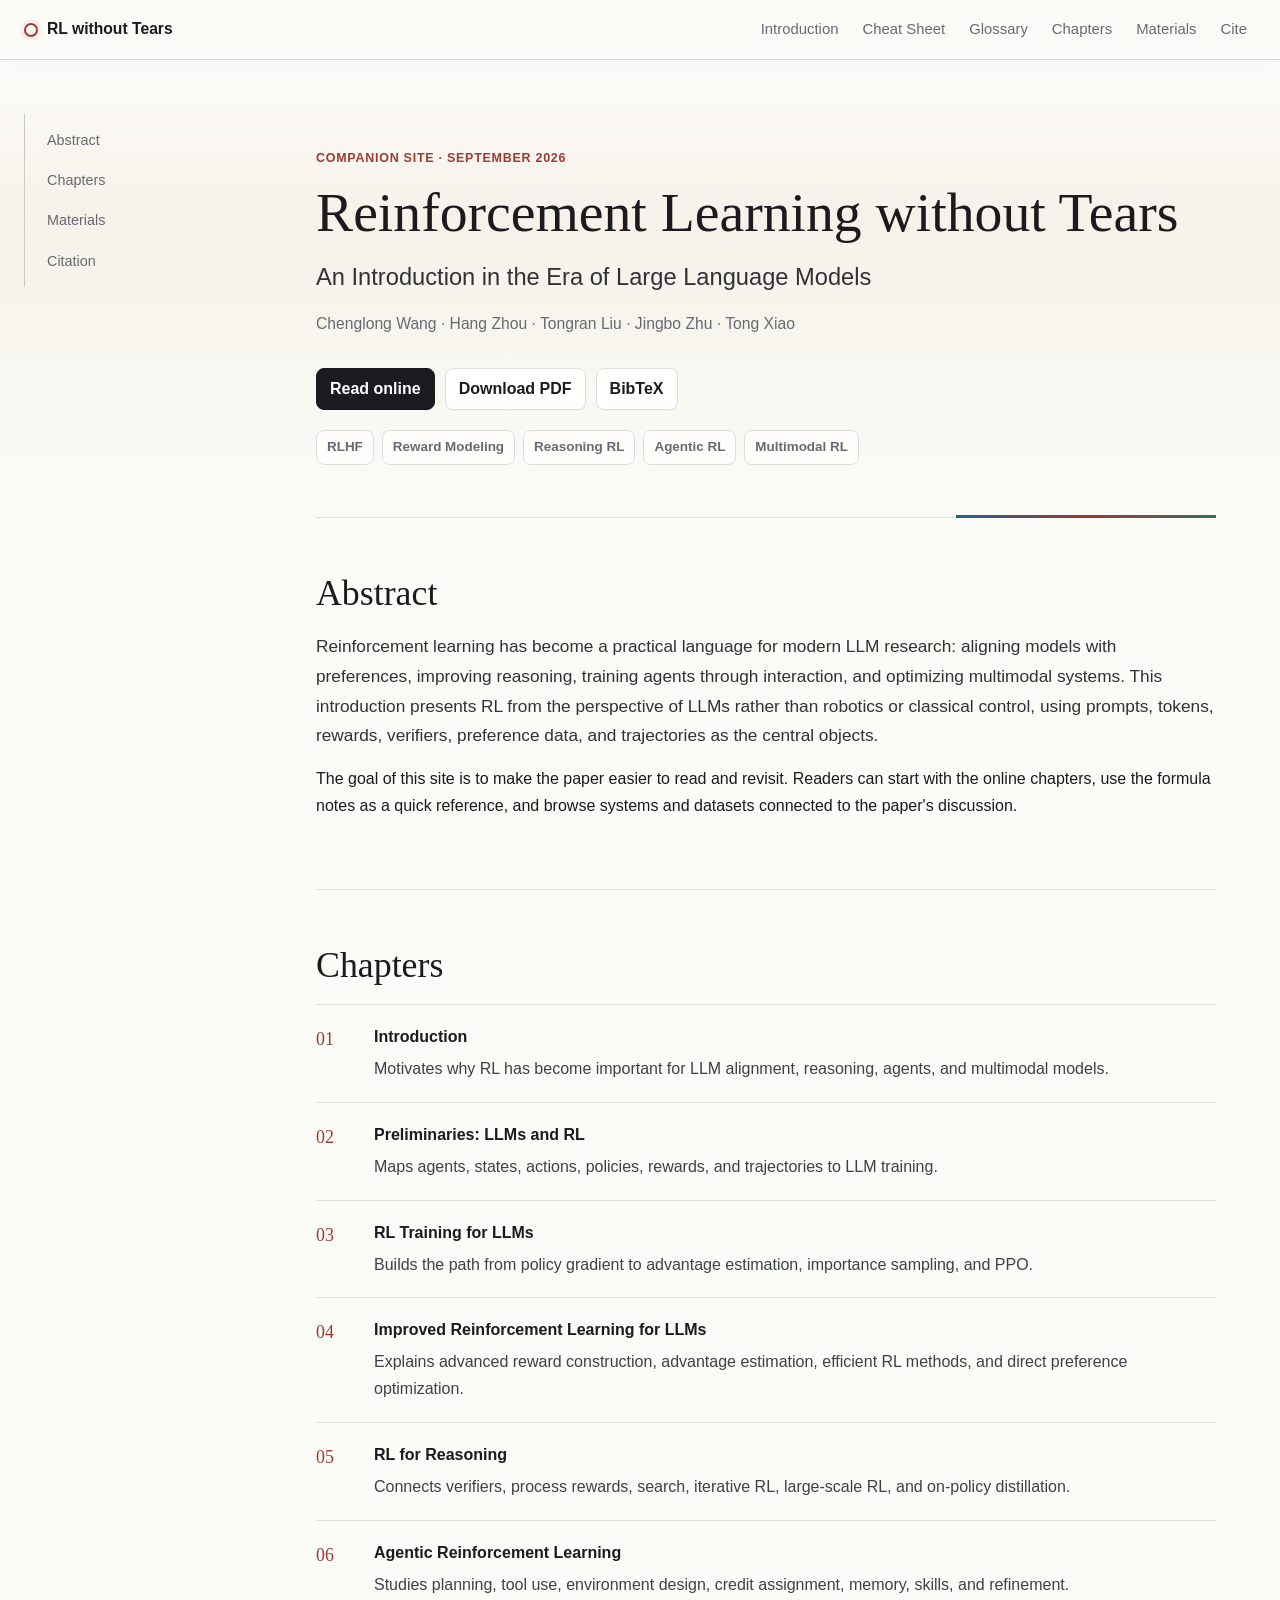
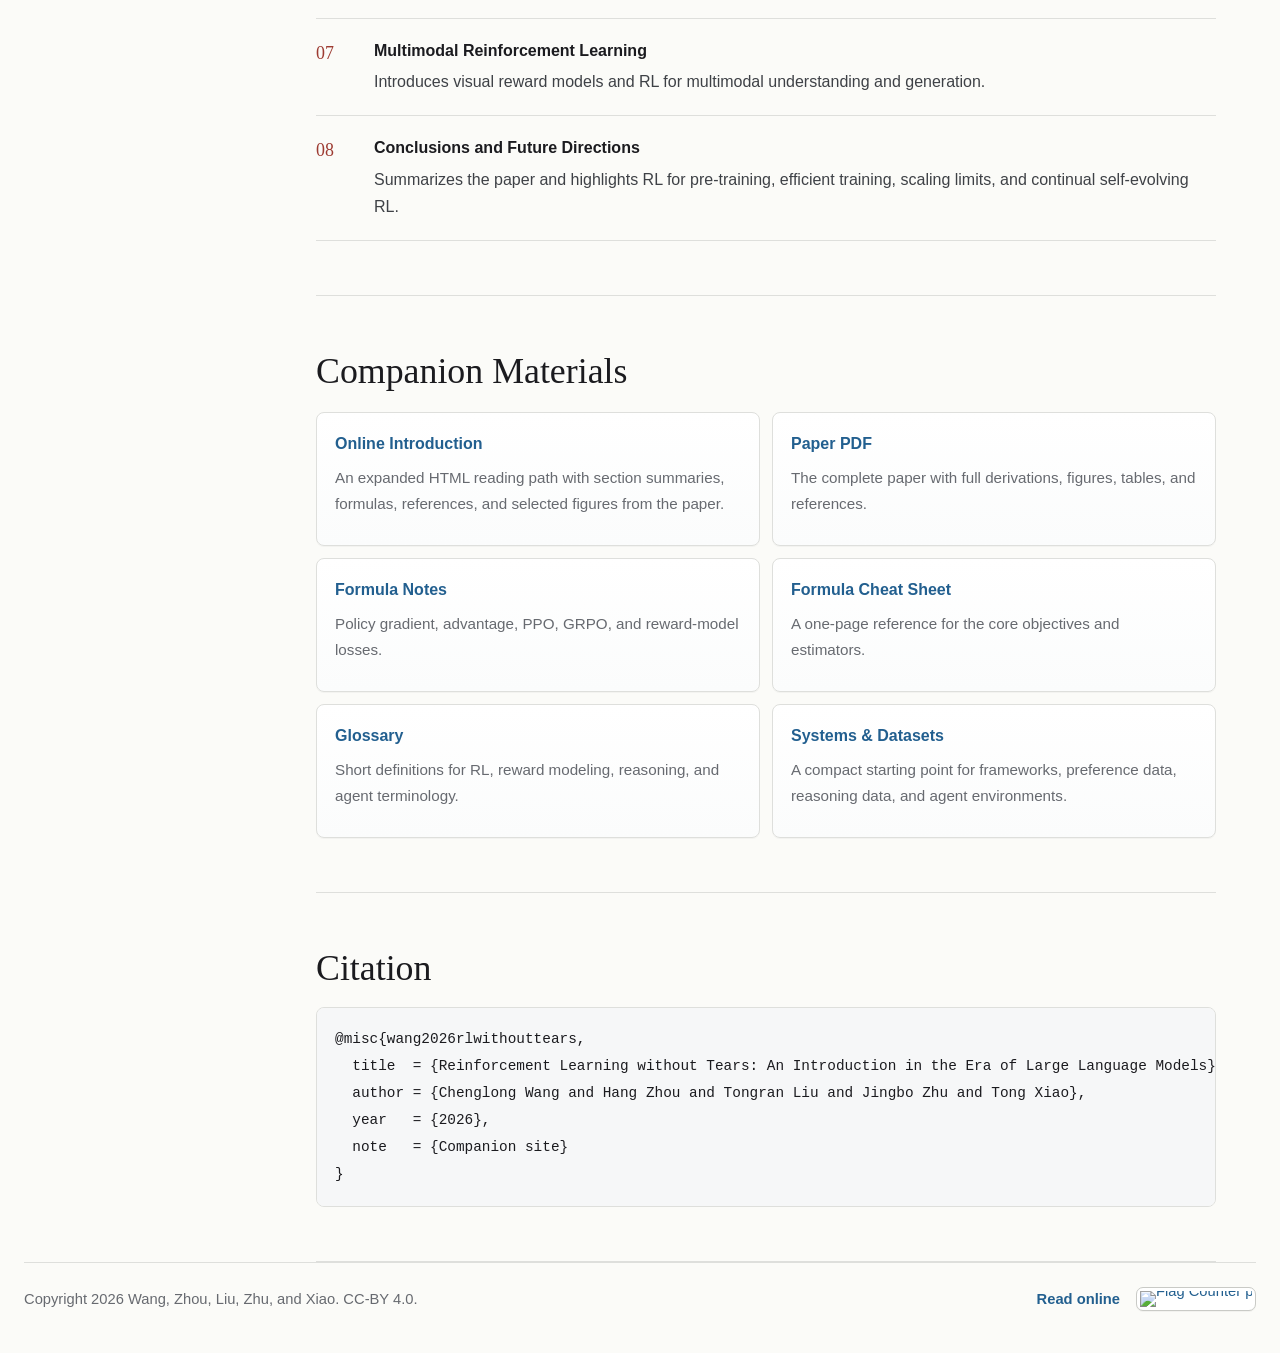
==== commit 19e86d22: "update." ====
--- a/index.html
+++ b/index.html
@@ -31,7 +31,6 @@
           <a href="#abstract">Abstract</a>
           <a href="#chapters">Chapters</a>
           <a href="#materials">Materials</a>
-          <a href="#ecosystem">Ecosystem</a>
           <a href="#cite">Citation</a>
         </nav>
       </aside>
@@ -133,55 +132,11 @@
               <span>Glossary</span>
               <p>Short definitions for RL, reward modeling, reasoning, and agent terminology.</p>
             </a>
-            <a class="material" href="#ecosystem">
+            <a class="material" href="reader.html#systems">
               <span>Systems & Datasets</span>
               <p>A compact starting point for frameworks, preference data, reasoning data, and agent environments.</p>
             </a>
           </div>
-        </section>
-
-        <section class="block" id="ecosystem">
-          <h2>Ecosystem</h2>
-          <p>
-            This section highlights systems and datasets emphasized in the introduction. It gives readers a compact
-            starting point for connecting the paper's concepts to practical RL post-training resources.
-          </p>
-
-          <h3>Systems</h3>
-          <table>
-            <thead>
-              <tr>
-                <th>Name</th>
-                <th>Scope</th>
-              </tr>
-            </thead>
-            <tbody>
-              <tr><td><a href="https://github.com/huggingface/trl">TRL</a></td><td>Reward modeling, PPO, GRPO, RLOO, DPO, KTO, ORPO, Online-DPO.</td></tr>
-              <tr><td><a href="https://github.com/OpenRLHF/OpenRLHF">OpenRLHF</a></td><td>SFT, reward modeling, PPO-family methods, preference optimization, and multi-turn executors.</td></tr>
-              <tr><td><a href="https://github.com/verl-project/verl">verl</a></td><td>PPO, GRPO, GSPO, ReMax, REINFORCE++, RLOO, DAPO, and tool calling.</td></tr>
-              <tr><td><a href="https://github.com/langfengQ/verl-agent">verl-agent</a></td><td>Long-horizon LLM/VLM agent training.</td></tr>
-              <tr><td><a href="https://github.com/modelscope/ms-swift">ms-swift</a></td><td>Pre-training, SFT, RM, PPO, GRPO, DPO, KTO, ORPO, and tool-use training.</td></tr>
-            </tbody>
-          </table>
-
-          <h3>Datasets and Environments</h3>
-          <table>
-            <thead>
-              <tr>
-                <th>Name</th>
-                <th>Use</th>
-              </tr>
-            </thead>
-            <tbody>
-              <tr><td><a href="https://huggingface.co/datasets/Anthropic/hh-rlhf">Anthropic/hh-rlhf</a></td><td>Human preference reward modeling.</td></tr>
-              <tr><td><a href="https://huggingface.co/datasets/openbmb/UltraFeedback">UltraFeedback</a></td><td>AI feedback with scores, critiques, and pairs.</td></tr>
-              <tr><td><a href="https://huggingface.co/datasets/OpenGVLab/MMPR-v1.2">MMPR-v1.2</a></td><td>Multimodal reasoning preference data.</td></tr>
-              <tr><td><a href="https://huggingface.co/datasets/open-r1/OpenR1-Math-220k">OpenR1-Math-220k</a></td><td>Math reasoning traces with verifier or judge signals.</td></tr>
-              <tr><td><a href="https://huggingface.co/datasets/AgentGym/AgentGym-RL-Data-ID">AgentGym-RL-Data</a></td><td>Multi-turn agent reward data.</td></tr>
-              <tr><td><a href="https://github.com/princeton-nlp/WebShop">WebShop</a></td><td>Web shopping environment reward.</td></tr>
-              <tr><td><a href="https://github.com/OpenBMB/ToolBench">ToolBench</a></td><td>API execution and tool-use trajectories.</td></tr>
-            </tbody>
-          </table>
         </section>
 
         <section class="block" id="cite">
--- a/styles.css
+++ b/styles.css
@@ -700,6 +700,87 @@
   line-height: 1.48;
 }
 
+.stage-list,
+.revision-flow {
+  display: grid;
+  gap: 12px;
+  margin: 22px 0 30px;
+}
+
+.stage-list {
+  grid-template-columns: repeat(3, minmax(0, 1fr));
+}
+
+.stage-list div {
+  padding: 16px 17px;
+  background: #ffffff;
+  border: 1px solid var(--line-strong);
+  border-top: 3px solid var(--green);
+  border-radius: 8px;
+}
+
+.stage-list strong,
+.revision-flow strong {
+  display: block;
+  margin-bottom: 5px;
+  color: var(--text);
+}
+
+.stage-list p,
+.revision-flow p {
+  margin: 0;
+  color: var(--muted);
+  font-size: 0.9rem;
+  line-height: 1.5;
+}
+
+.stage-list span {
+  display: block;
+  margin-bottom: 8px;
+  color: var(--green);
+  font-size: 0.75rem;
+  font-weight: 780;
+  letter-spacing: 0.06em;
+  text-transform: uppercase;
+}
+
+.cycle-flow div {
+  background: linear-gradient(180deg, #ffffff, var(--green-soft));
+  border-color: #cbded6;
+}
+
+.cycle-flow span {
+  background: var(--green);
+}
+
+.revision-flow {
+  grid-template-columns: repeat(5, minmax(0, 1fr));
+  counter-reset: revision;
+}
+
+.revision-flow div {
+  position: relative;
+  padding: 15px 14px 16px;
+  background: linear-gradient(180deg, #ffffff, #fbfaf6);
+  border: 1px solid var(--line-strong);
+  border-radius: 8px;
+  counter-increment: revision;
+}
+
+.revision-flow div::before {
+  display: inline-grid;
+  place-items: center;
+  width: 24px;
+  height: 24px;
+  margin-bottom: 10px;
+  color: #ffffff;
+  background: var(--gold);
+  border-radius: 6px;
+  content: counter(revision);
+  font-size: 0.78rem;
+  font-weight: 800;
+}
+
 .concept-table {
   margin: 22px 0 28px;
   font-size: 0.95rem;
@@ -714,6 +795,88 @@
 .concept-table td:first-child {
   color: var(--text);
   font-weight: 740;
+}
+
+.table-scroll {
+  width: 100%;
+  margin: 18px 0 30px;
+  overflow-x: visible;
+}
+
+.resource-table {
+  table-layout: fixed;
+  min-width: 0;
+  margin: 0;
+  font-size: 0.76rem;
+  line-height: 1.36;
+}
+
+.resource-table th,
+.resource-table td {
+  padding: 7px 8px;
+  overflow-wrap: anywhere;
+}
+
+.resource-table th {
+  padding-right: 10px;
+  padding-left: 10px;
+}
+
+.resource-table td:first-child {
+  color: var(--text);
+  font-weight: 740;
+  overflow-wrap: normal;
+}
+
+.systems-table th:nth-child(n+2):nth-child(-n+5),
+.systems-table td:nth-child(n+2):nth-child(-n+5) {
+  width: 5%;
+  text-align: center;
+  white-space: nowrap;
+}
+
+.datasets-table th:nth-child(n+2):nth-child(-n+4),
+.datasets-table td:nth-child(n+2):nth-child(-n+4) {
+  width: 8%;
+  text-align: center;
+  white-space: nowrap;
+}
+
+.systems-table th:first-child,
+.systems-table td:first-child {
+  width: 13%;
+}
+
+.datasets-table th:first-child,
+.datasets-table td:first-child {
+  width: 22%;
+}
+
+.datasets-table th:nth-child(5),
+.datasets-table td:nth-child(5) {
+  width: 10%;
+  white-space: nowrap;
+}
+
+.datasets-table th:nth-child(6),
+.datasets-table td:nth-child(6),
+.datasets-table th:nth-child(7),
+.datasets-table td:nth-child(7) {
+  width: 12%;
+}
+
+.systems-table th:last-child,
+.systems-table td:last-child,
+.datasets-table th:last-child,
+.datasets-table td:last-child {
+  width: 20%;
+  min-width: 0;
+}
+
+.systems-table th:last-child,
+.systems-table td:last-child {
+  width: 47%;
+  min-width: 0;
 }
 
 .rl-mapping-table .term-col {
@@ -804,6 +967,63 @@
   line-height: 0;
 }
 
+.derivation {
+  margin: 22px 0 27px;
+  padding: 18px 20px 20px;
+  overflow-x: auto;
+  background:
+    linear-gradient(90deg, rgba(138, 100, 34, 0.08), rgba(138, 100, 34, 0) 140px),
+    #ffffff;
+  border: 1px solid var(--line-strong);
+  border-left: 4px solid var(--gold);
+  border-radius: 8px;
+  box-shadow: 0 1px 0 rgba(31, 34, 37, 0.035);
+  -webkit-overflow-scrolling: touch;
+  scrollbar-width: thin;
+}
+
+.derivation-label {
+  margin: 0 0 14px;
+  color: var(--gold);
+  font-size: 0.78rem;
+  font-weight: 780;
+  letter-spacing: 0.06em;
+  text-transform: uppercase;
+}
+
+.derivation .equation {
+  overflow-x: visible;
+  margin: 0;
+  padding: 9px 0;
+  background: transparent;
+  border: 0;
+  border-radius: 0;
+  box-shadow: none;
+  font-size: 0.96rem;
+  text-align: center;
+}
+
+.derivation .equation + .equation {
+  margin-top: 7px;
+  padding-top: 16px;
+  border-top: 1px solid rgba(201, 202, 198, 0.72);
+}
+
+.derivation .equation::before {
+  display: none;
+}
+
+.derivation p:not(.derivation-label) {
+  margin: 14px 0 0;
+  color: #3e4146;
+  font-size: 0.94rem;
+  line-height: 1.62;
+}
+
+.compact-derivation {
+  margin-top: 18px;
+}
+
 .notation-note {
   margin: -8px 0 24px;
   color: var(--muted);
@@ -843,6 +1063,15 @@
   color: var(--muted);
   font-size: 0.92rem;
   line-height: 1.55;
+}
+
+.update-note {
+  margin: 18px 0 0;
+  padding-left: 14px;
+  color: var(--muted);
+  font-size: 0.94rem;
+  line-height: 1.62;
+  border-left: 3px solid var(--accent);
 }
 
 .note-list {
@@ -899,23 +1128,33 @@
   line-height: 1.35;
 }
 
-.glossary-list dt a {
-  color: inherit;
-  text-decoration: underline;
-  text-decoration-color: rgba(47, 92, 143, 0.28);
-  text-underline-offset: 4px;
-  text-decoration-thickness: 1px;
-}
-
-.glossary-list dt a:hover {
-  color: var(--accent);
-  text-decoration-color: currentColor;
-}
-
 .glossary-list dd {
   color: #34363a;
   line-height: 1.68;
   background: rgba(255, 255, 255, 0.72);
+}
+
+.reading-note {
+  margin: 8px 0 0;
+  color: var(--faint);
+  font-size: 0.92rem;
+  font-style: italic;
+  line-height: 1.5;
+}
+
+.reading-note span:first-child {
+  color: var(--gold);
+  font-style: normal;
+  font-weight: 780;
+}
+
+.reading-note .paper-title {
+  color: #4c5057;
+}
+
+.reading-note a {
+  font-style: normal;
+  font-weight: 700;
 }
 
 .glossary-list dt:has(+ dd:hover),
@@ -1102,7 +1341,9 @@
   }
 
   .lesson-map,
-  .step-flow {
+  .step-flow,
+  .stage-list,
+  .revision-flow {
     grid-template-columns: 1fr;
   }
 
@@ -1114,6 +1355,11 @@
     display: block;
     overflow-x: auto;
     border-radius: 8px;
+  }
+
+  .resource-table {
+    display: table;
+    overflow-x: visible;
   }
 
   .paper-figure img {
@@ -1127,6 +1373,22 @@
     padding: 15px 14px 15px 17px;
     font-size: 0.96rem;
     text-align: left;
+  }
+
+  .derivation {
+    padding: 16px 15px 17px;
+  }
+
+  .derivation .equation {
+    margin-left: 0;
+    margin-right: 0;
+    padding: 8px 0;
+    font-size: 0.9rem;
+    text-align: center;
+  }
+
+  .derivation .equation + .equation {
+    padding-top: 14px;
   }
 
   .glossary-list {
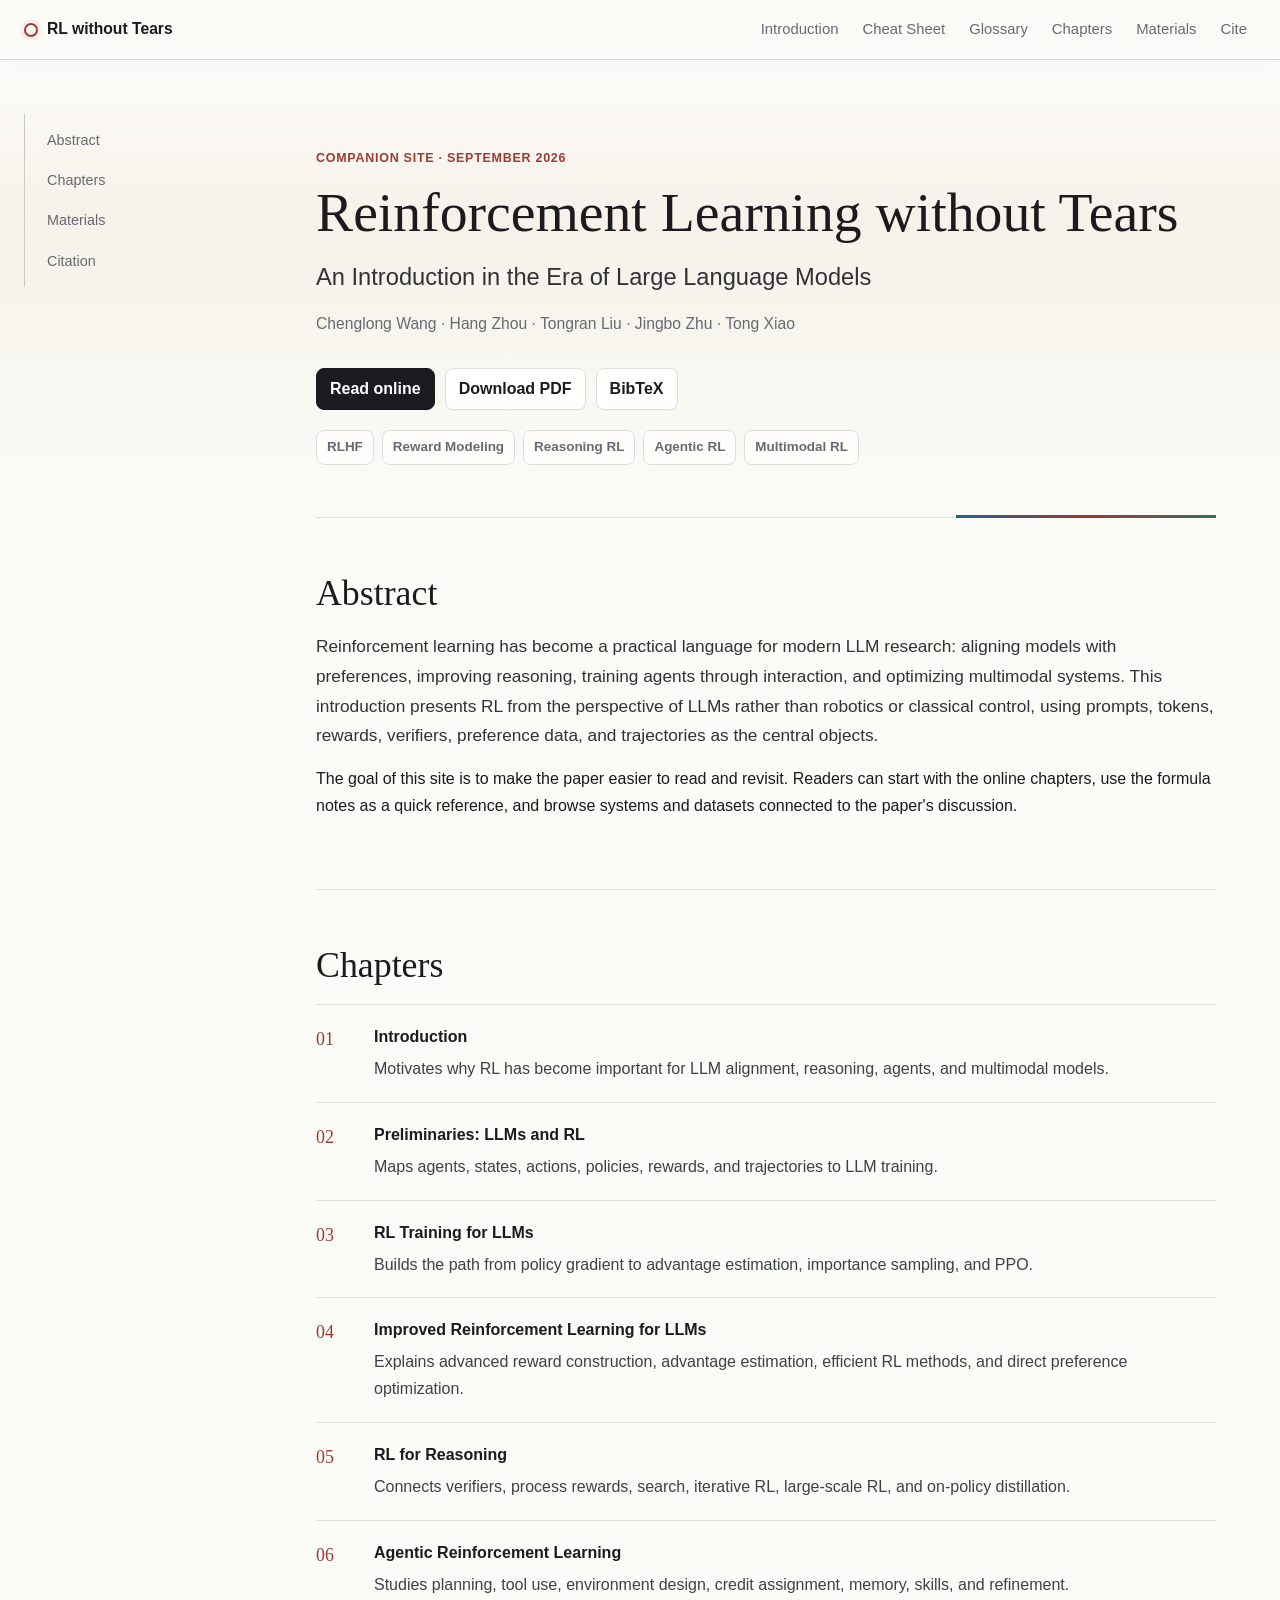
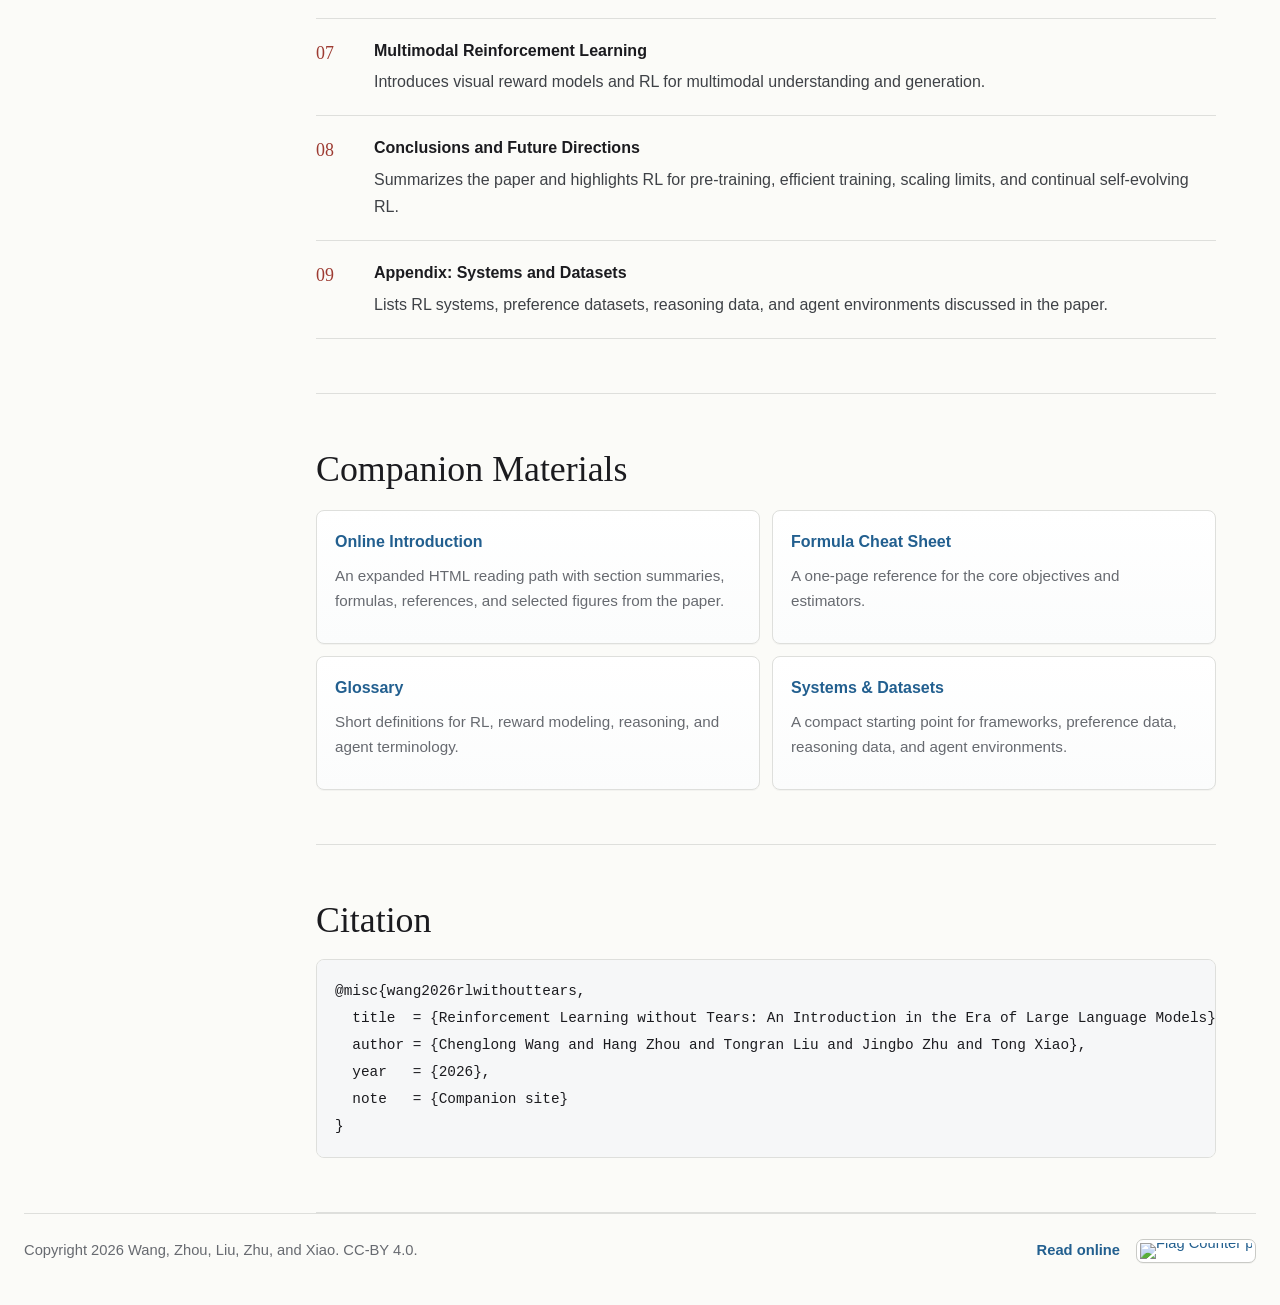
==== commit 142f07cc: "update." ====
--- a/index.html
+++ b/index.html
@@ -106,6 +106,10 @@
               <a href="reader.html#conclusion">Conclusions and Future Directions</a>
               <p>Summarizes the paper and highlights RL for pre-training, efficient training, scaling limits, and continual self-evolving RL.</p>
             </li>
+            <li id="chapters-appendix">
+              <a href="reader.html#systems">Appendix: Systems and Datasets</a>
+              <p>Lists RL systems, preference datasets, reasoning data, and agent environments discussed in the paper.</p>
+            </li>
           </ol>
         </section>
 
@@ -115,14 +119,6 @@
             <a class="material" href="reader.html">
               <span>Online Introduction</span>
               <p>An expanded HTML reading path with section summaries, formulas, references, and selected figures from the paper.</p>
-            </a>
-            <a class="material" href="assets/rl-without-tears.pdf">
-              <span>Paper PDF</span>
-              <p>The complete paper with full derivations, figures, tables, and references.</p>
-            </a>
-            <a class="material" href="reader.html#rl-training">
-              <span>Formula Notes</span>
-              <p>Policy gradient, advantage, PPO, GRPO, and reward-model losses.</p>
             </a>
             <a class="material" href="cheatsheet.html">
               <span>Formula Cheat Sheet</span>
--- a/styles.css
+++ b/styles.css
@@ -392,6 +392,7 @@
 
 .chapter-list li {
   position: relative;
+  scroll-margin-top: 90px;
   padding: 19px 0 19px 58px;
   border-bottom: 1px solid var(--line);
   counter-increment: chapters;
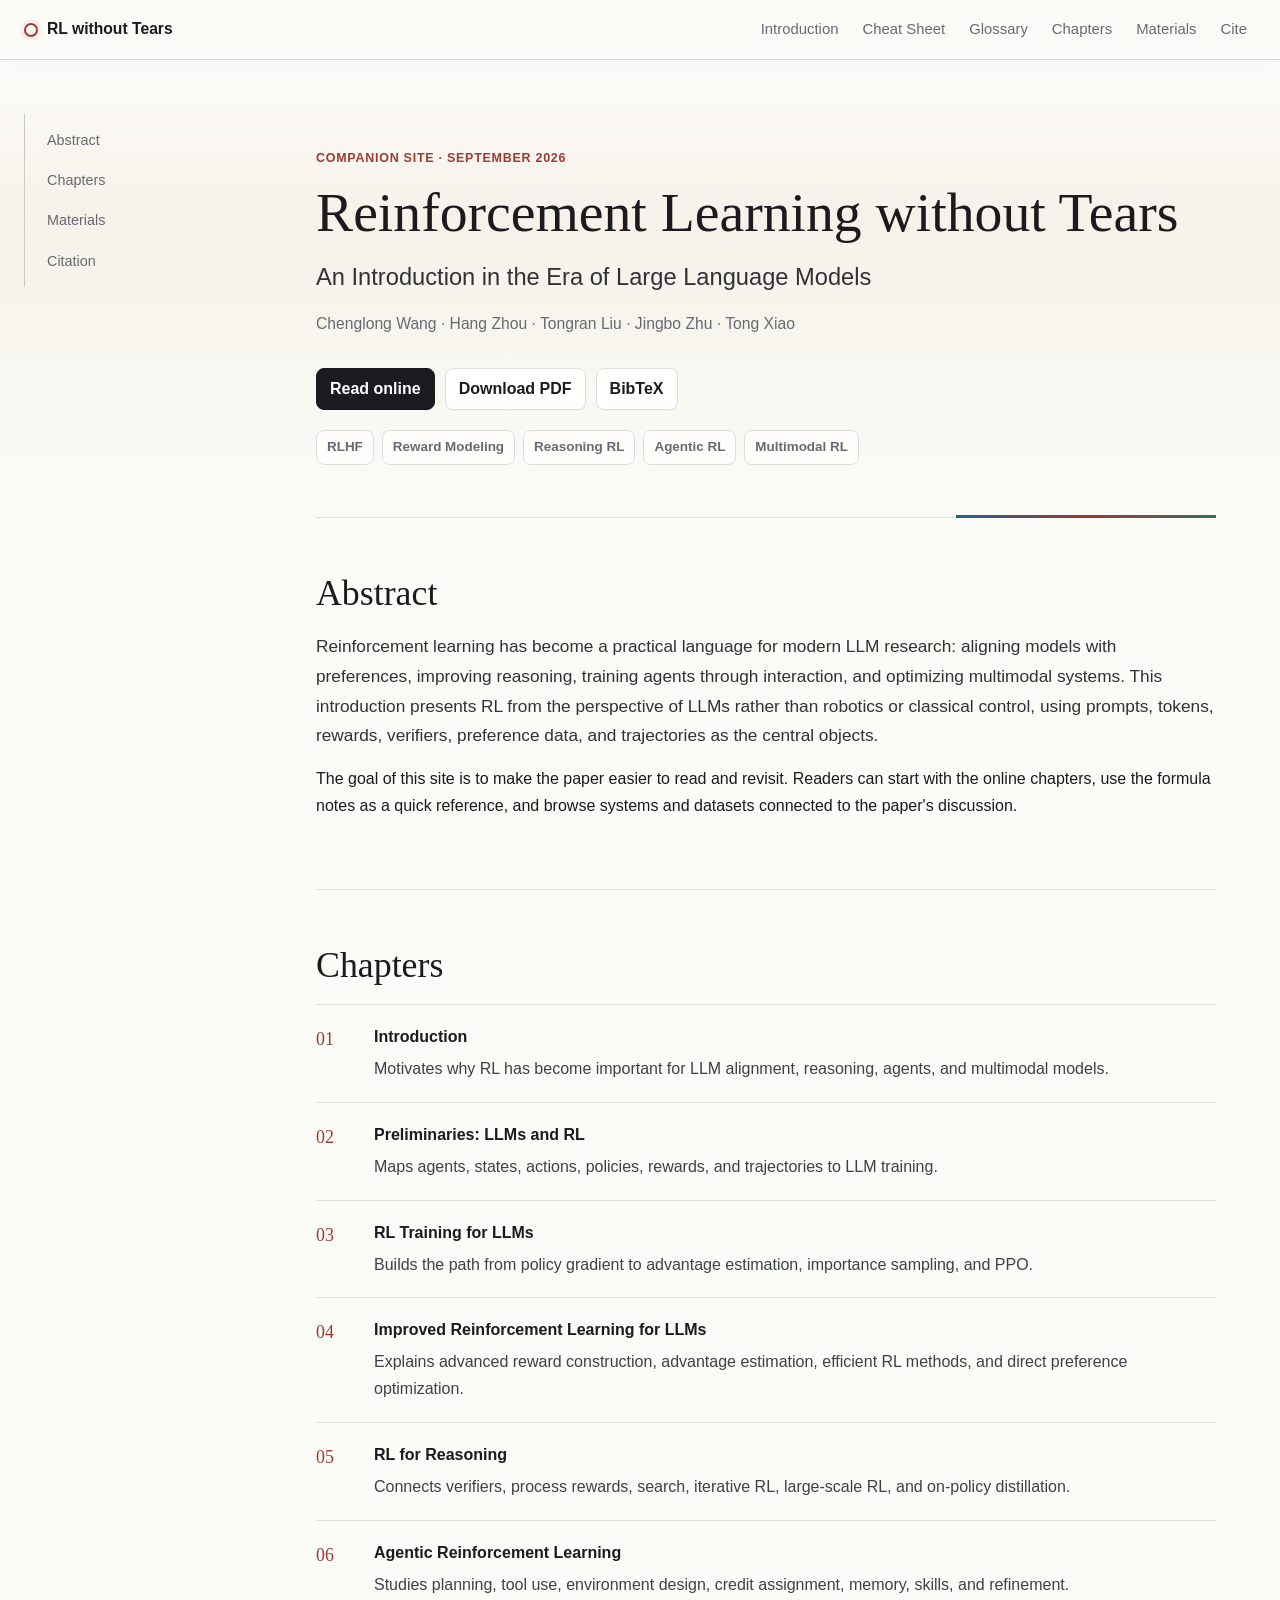
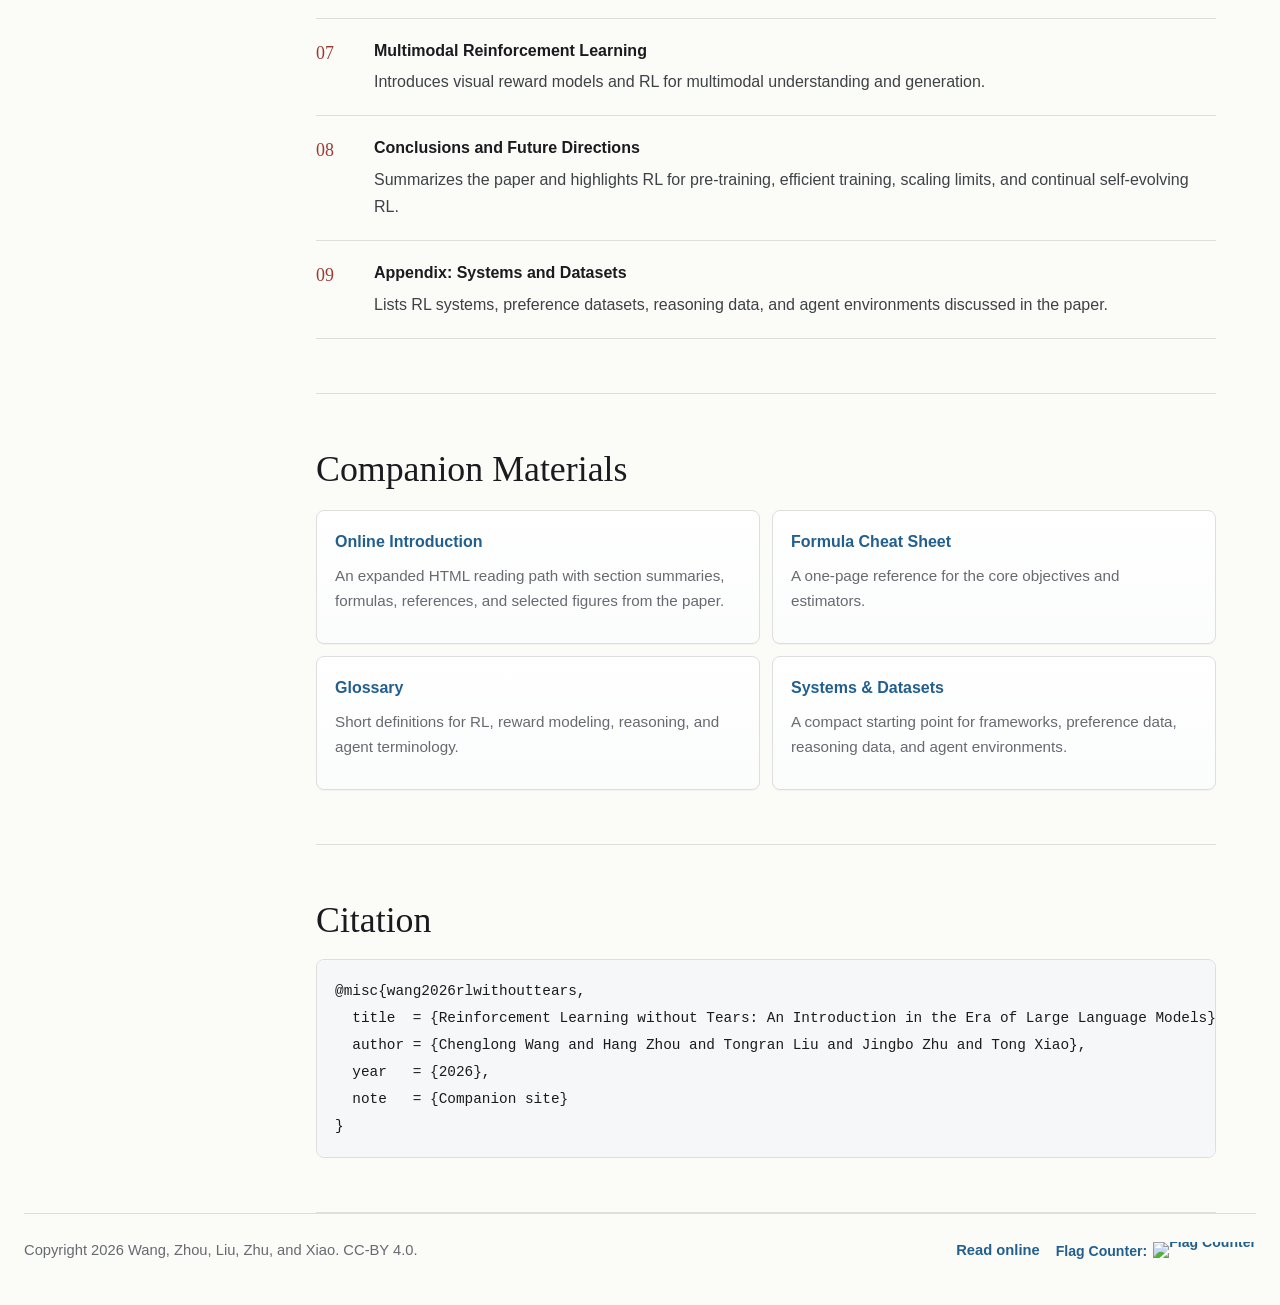
==== commit 4d42a2d4: "update." ====
--- a/index.html
+++ b/index.html
@@ -151,8 +151,9 @@
       <span class="footer-copy">Copyright 2026 Wang, Zhou, Liu, Zhu, and Xiao. CC-BY 4.0.</span>
       <span class="footer-actions">
         <a href="reader.html">Read online</a>
-        <a class="flag-counter" href="https://info.flagcounter.com/RLWT" target="_blank" rel="noopener" aria-label="View site traffic on Flag Counter">
-          <img src="https://s01.flagcounter.com/mini/RLWT/bg_FFFFFF/txt_43536B/border_CCCCCC/flags_0/" alt="Flag Counter pageviews">
+        <a class="flag-counter" href="https://flagcounter.me/details/kC1" target="_blank" rel="noopener" aria-label="View site traffic on Flag Counter">
+          <span>Flag Counter:</span>
+          <img src="https://flagcounter.me/kC1" alt="Flag Counter">
         </a>
       </span>
     </footer>
--- a/styles.css
+++ b/styles.css
@@ -1242,7 +1242,7 @@
   white-space: nowrap;
 }
 
-.footer-actions > a:not(.flag-counter) {
+.footer-actions > a {
   color: var(--link);
   font-weight: 700;
 }
@@ -1250,25 +1250,22 @@
 .flag-counter {
   display: inline-flex;
   align-items: center;
-  padding: 3px;
-  background: #ffffff;
-  border: 1px solid var(--line-strong);
-  border-radius: 7px;
+  gap: 6px;
+  color: var(--muted);
+  font-size: 0.88rem;
+  font-weight: 600;
   line-height: 0;
-  box-shadow: 0 1px 0 rgba(31, 34, 37, 0.04);
 }
 
 .flag-counter:hover {
-  border-color: #b8c3c8;
-  box-shadow: var(--shadow-sm);
-  transform: translateY(-1px);
   text-decoration: none;
 }
 
 .flag-counter img {
   display: block;
-  width: 112px;
-  height: auto;
+  width: auto;
+  height: 18px;
+  object-fit: contain;
 }
 
 @media (max-width: 940px) {
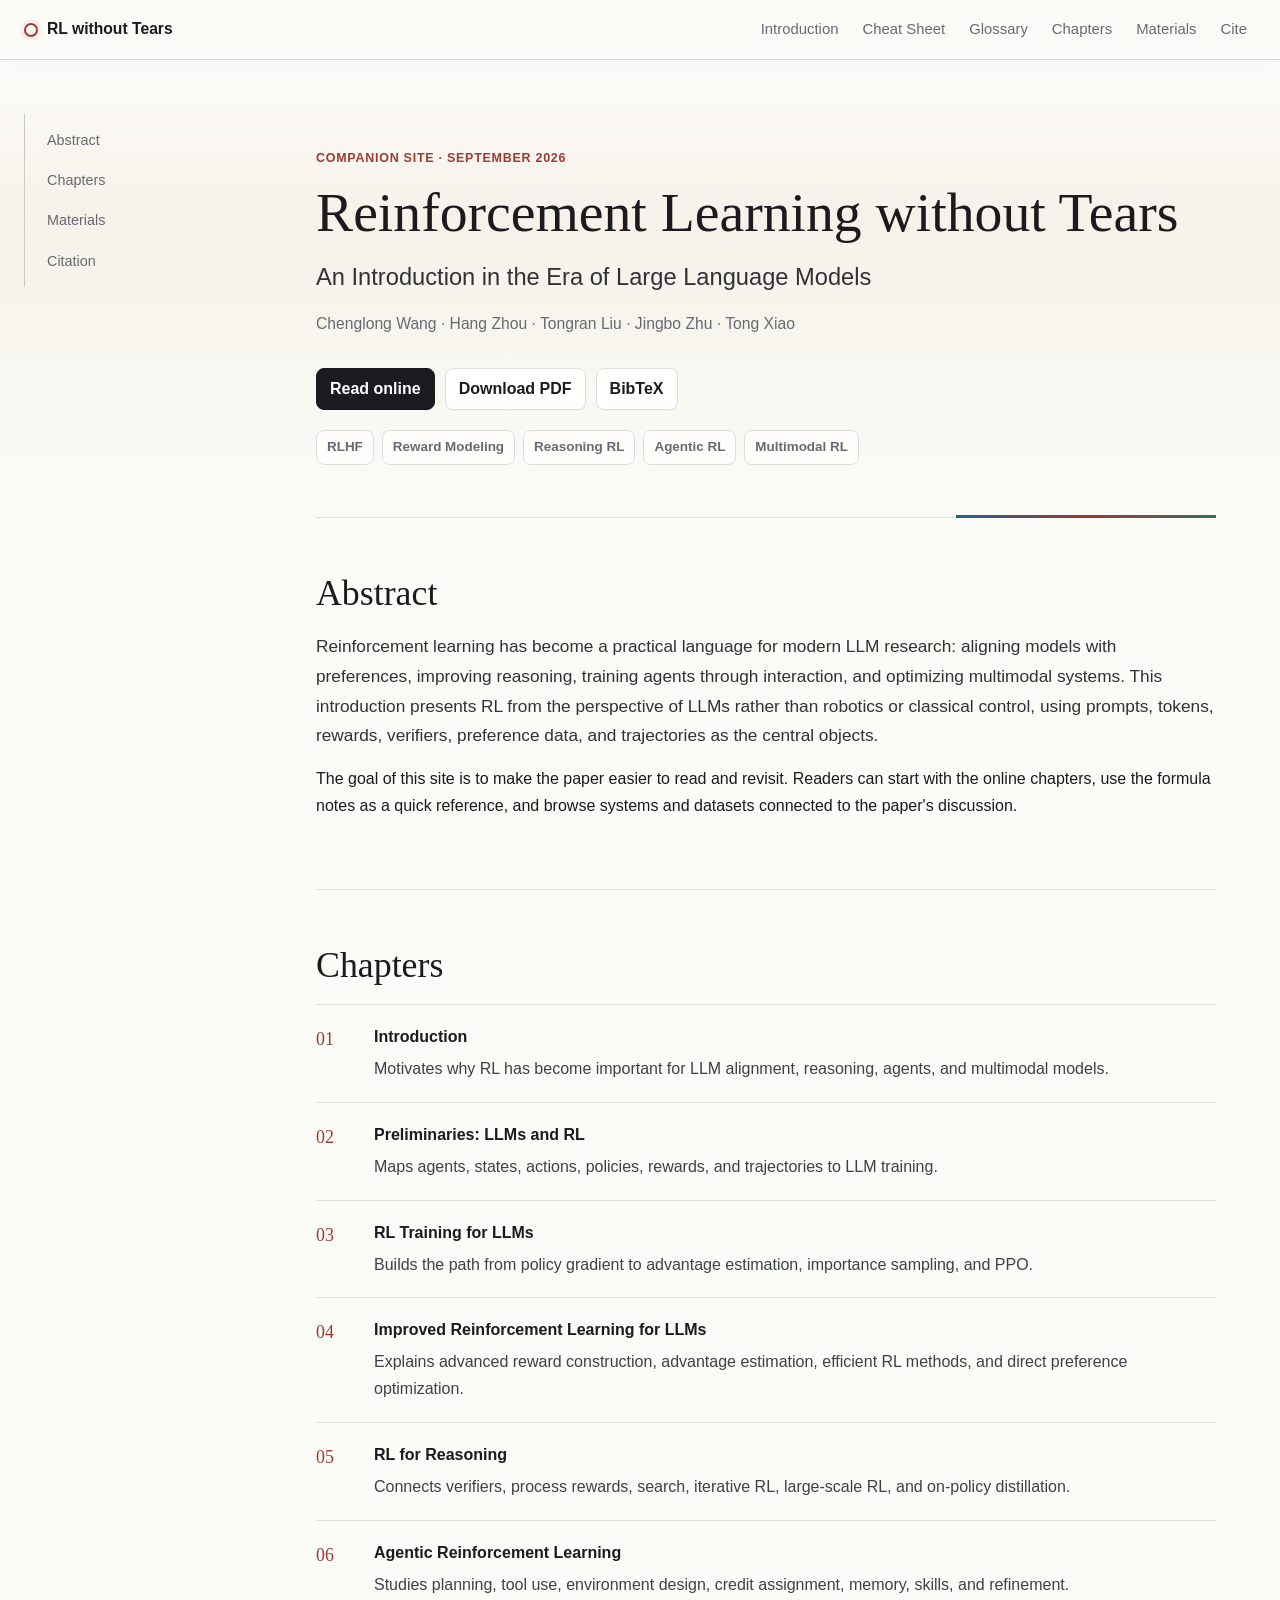
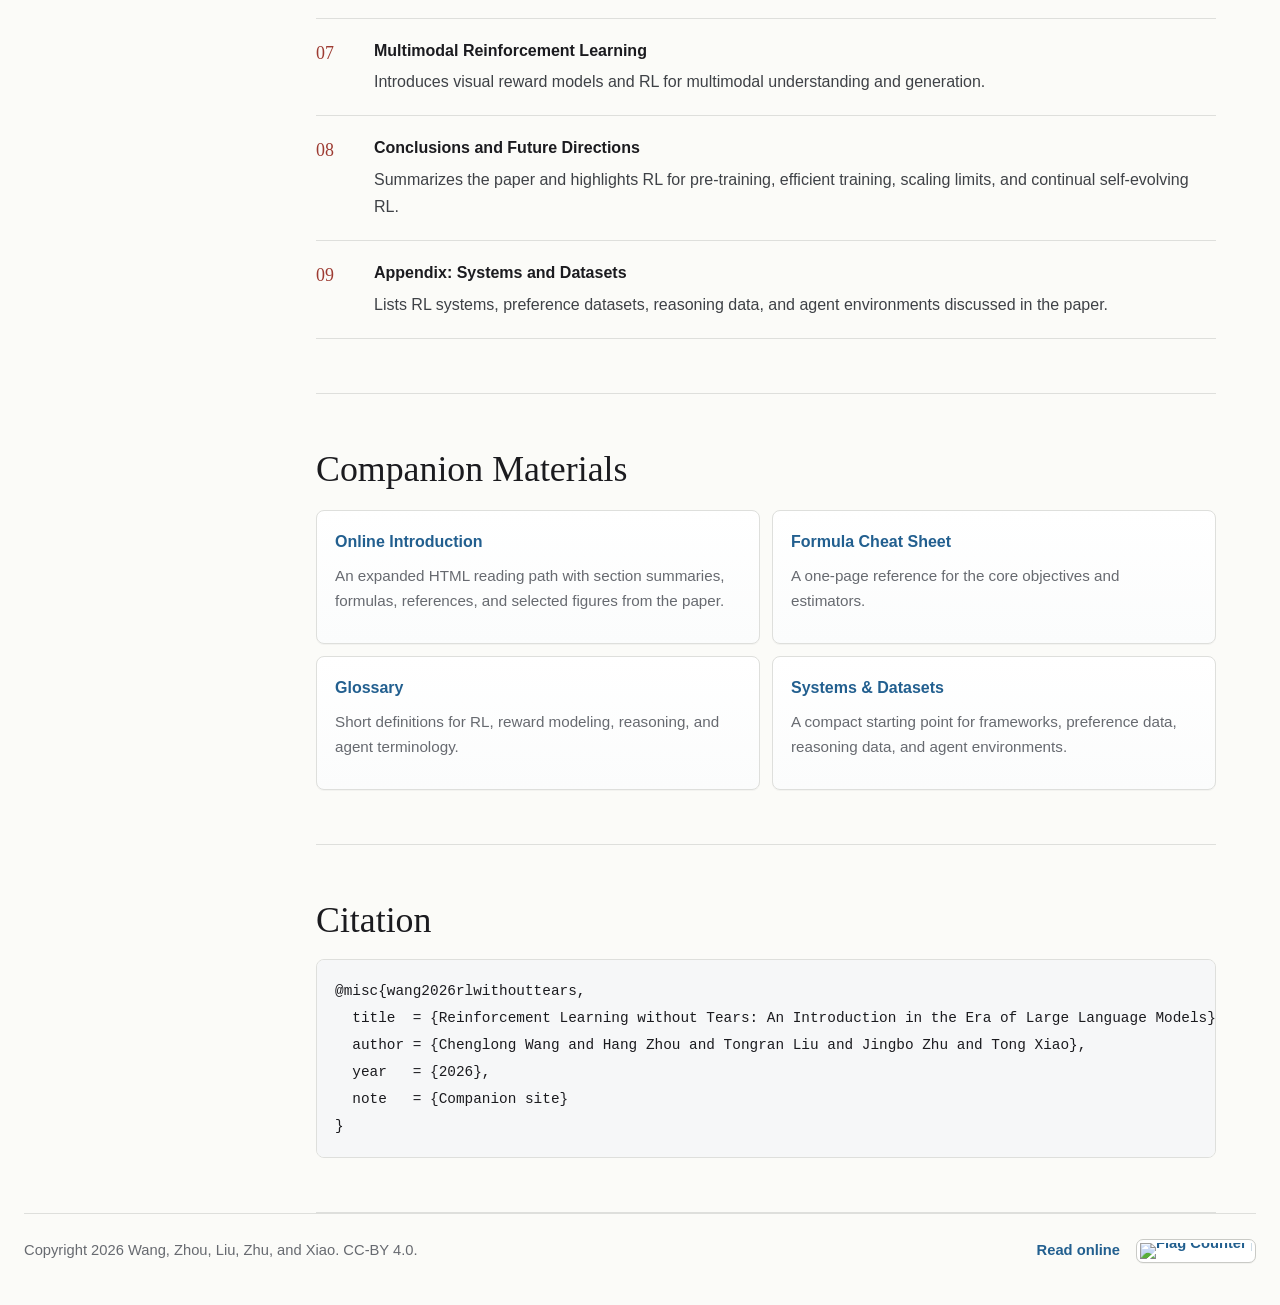
==== commit 1156a397: "update." ====
--- a/index.html
+++ b/index.html
@@ -151,9 +151,8 @@
       <span class="footer-copy">Copyright 2026 Wang, Zhou, Liu, Zhu, and Xiao. CC-BY 4.0.</span>
       <span class="footer-actions">
         <a href="reader.html">Read online</a>
-        <a class="flag-counter" href="https://flagcounter.me/details/kC1" target="_blank" rel="noopener" aria-label="View site traffic on Flag Counter">
-          <span>Flag Counter:</span>
-          <img src="https://flagcounter.me/kC1" alt="Flag Counter">
+        <a class="flag-counter" href="https://info.flagcounter.com/RLWT" target="_blank" rel="noopener" aria-label="View site traffic on Flag Counter">
+          <img src="https://s11.flagcounter.com/mini/RLWT/bg_FFFFFF/txt_43536B/border_CCCCCC/flags_0/" alt="Flag Counter pageviews">
         </a>
       </span>
     </footer>
--- a/styles.css
+++ b/styles.css
@@ -1250,22 +1250,25 @@
 .flag-counter {
   display: inline-flex;
   align-items: center;
-  gap: 6px;
-  color: var(--muted);
-  font-size: 0.88rem;
-  font-weight: 600;
+  padding: 3px;
+  background: #ffffff;
+  border: 1px solid var(--line-strong);
+  border-radius: 7px;
   line-height: 0;
+  box-shadow: 0 1px 0 rgba(31, 34, 37, 0.04);
 }
 
 .flag-counter:hover {
+  border-color: #b8c3c8;
+  box-shadow: var(--shadow-sm);
+  transform: translateY(-1px);
   text-decoration: none;
 }
 
 .flag-counter img {
   display: block;
-  width: auto;
-  height: 18px;
-  object-fit: contain;
+  width: 112px;
+  height: auto;
 }
 
 @media (max-width: 940px) {
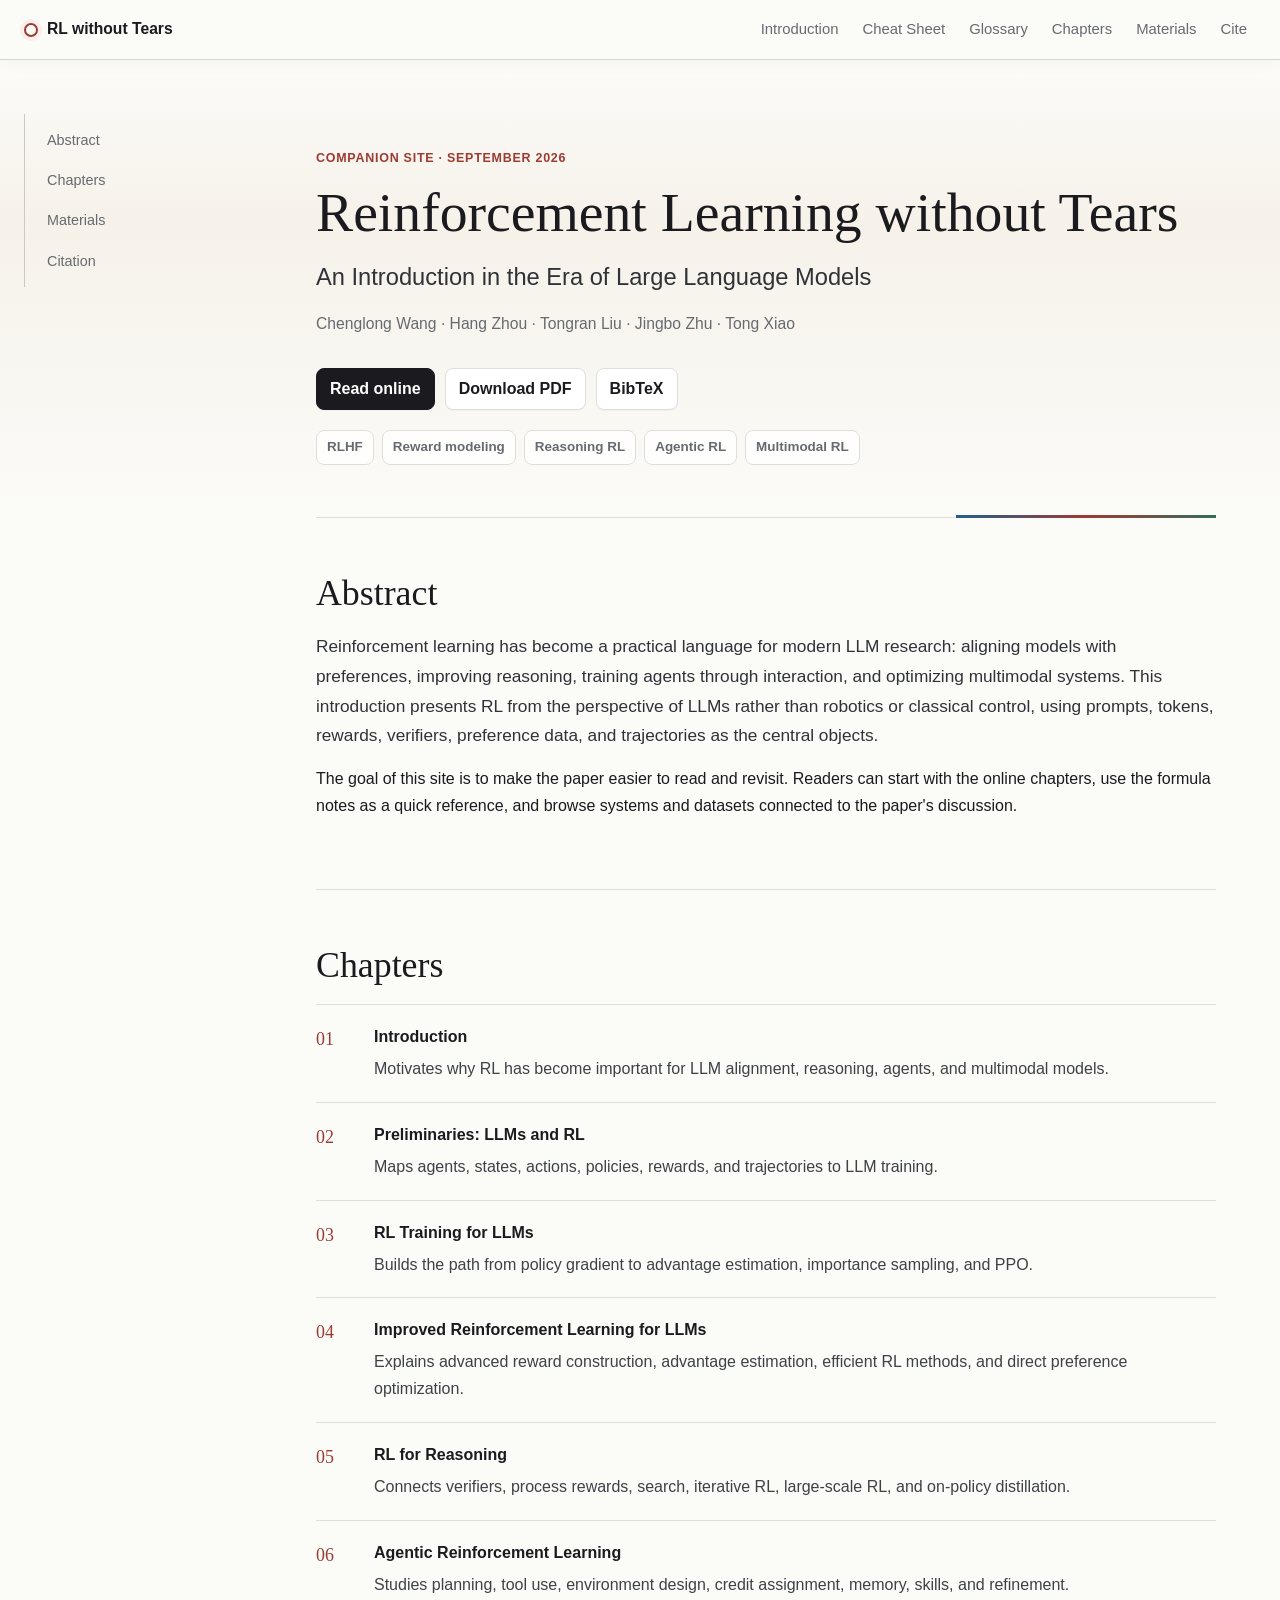
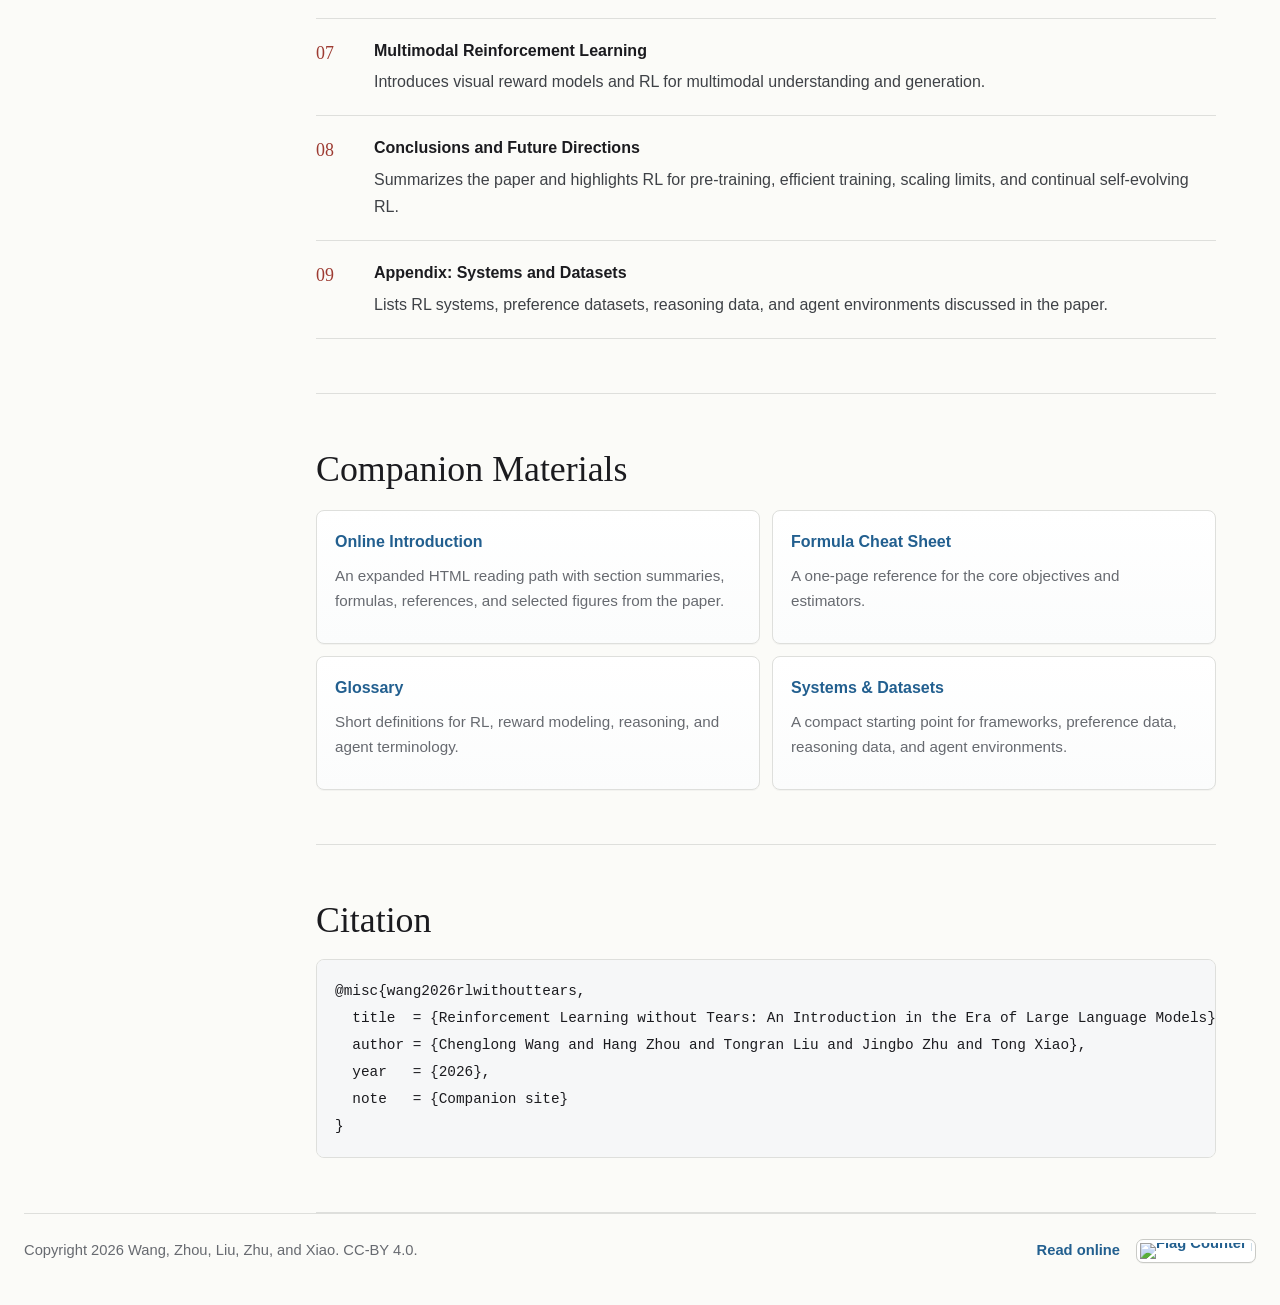
==== commit 3cf8e65b: "update." ====
--- a/index.html
+++ b/index.html
@@ -48,7 +48,7 @@
           </div>
           <div class="topic-pills" aria-label="Covered topics">
             <span>RLHF</span>
-            <span>Reward Modeling</span>
+            <span>Reward modeling</span>
             <span>Reasoning RL</span>
             <span>Agentic RL</span>
             <span>Multimodal RL</span>
--- a/styles.css
+++ b/styles.css
@@ -1135,6 +1135,13 @@
   background: rgba(255, 255, 255, 0.72);
 }
 
+.math {
+  color: #1f2933;
+  font-family: Georgia, "Times New Roman", serif;
+  font-style: italic;
+  white-space: nowrap;
+}
+
 .reading-note {
   margin: 8px 0 0;
   color: var(--faint);
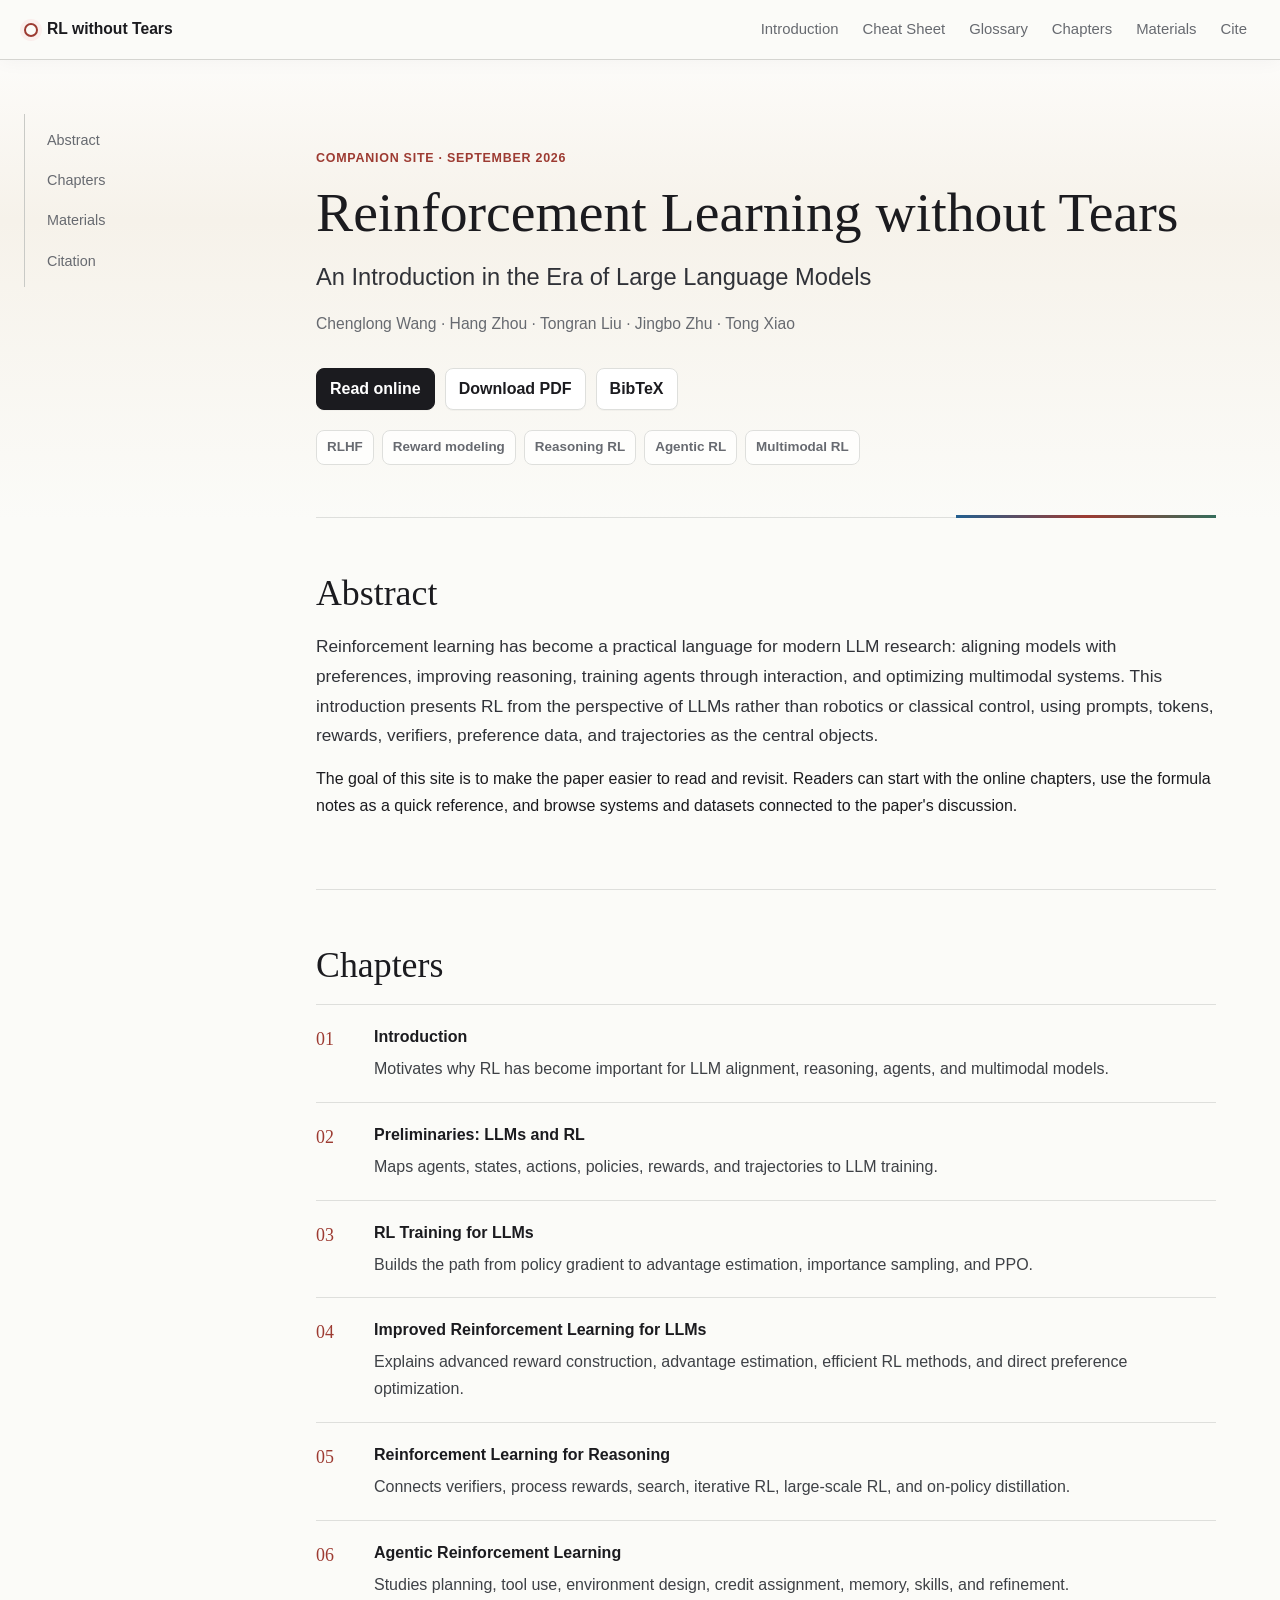
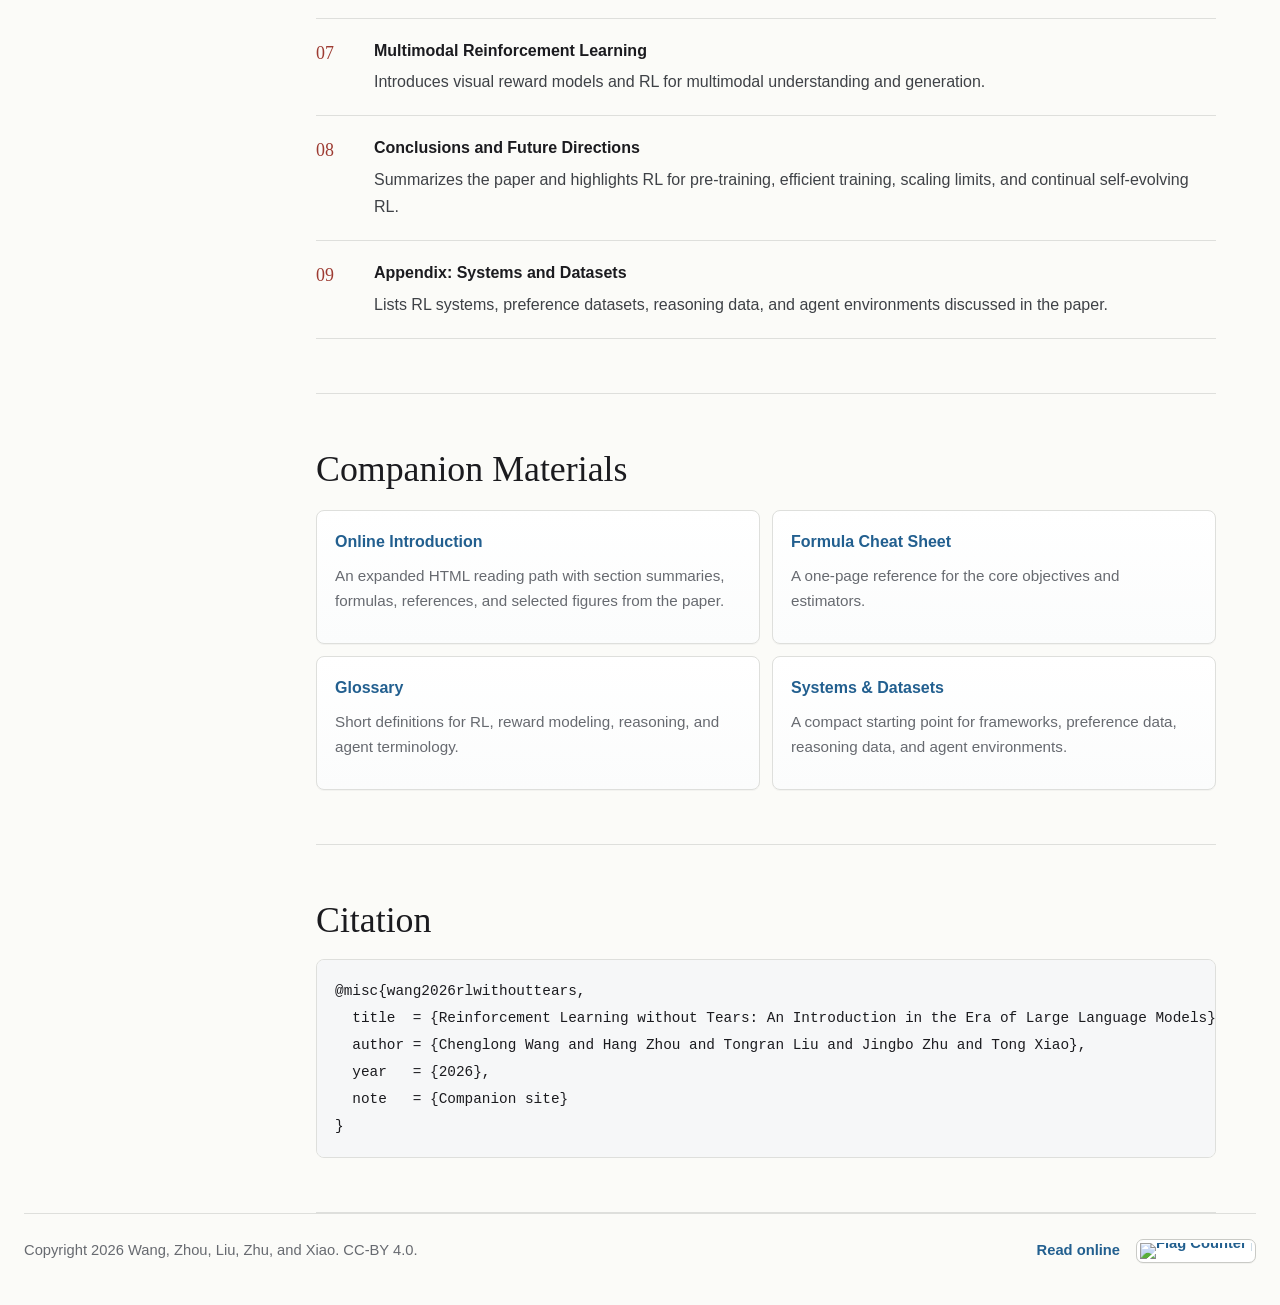
==== commit 42b021ed: "update." ====
--- a/index.html
+++ b/index.html
@@ -91,7 +91,7 @@
               <p>Explains advanced reward construction, advantage estimation, efficient RL methods, and direct preference optimization.</p>
             </li>
             <li>
-              <a href="reader.html#reasoning">RL for Reasoning</a>
+              <a href="reader.html#reasoning">Reinforcement Learning for Reasoning</a>
               <p>Connects verifiers, process rewards, search, iterative RL, large-scale RL, and on-policy distillation.</p>
             </li>
             <li>
